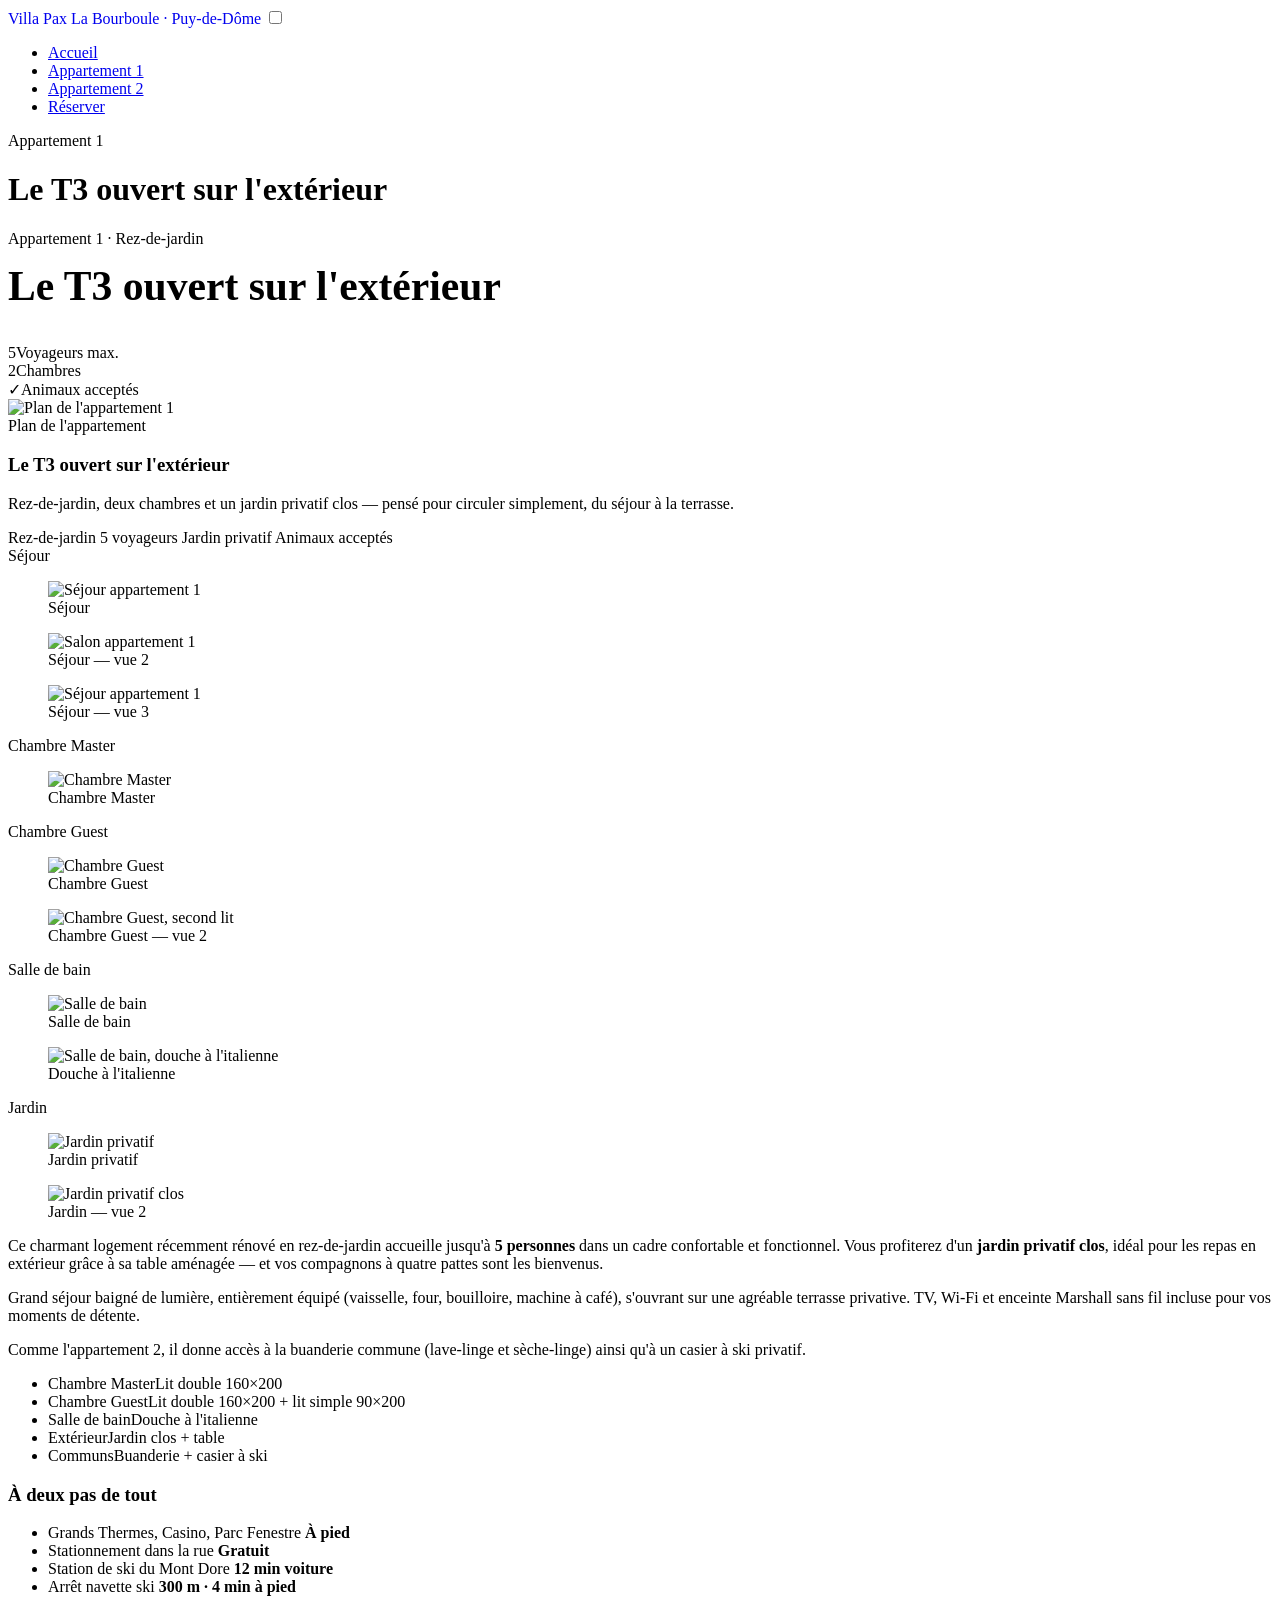
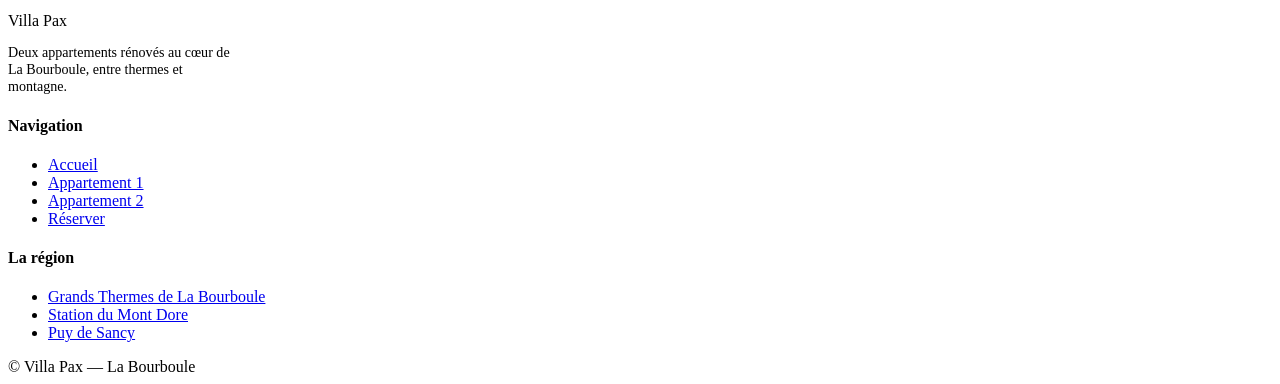
==== appartement-1.html @ 63289d3f "Add files via upload" ====
<!DOCTYPE html>
<html lang="fr">
<head>
<meta charset="UTF-8">
<meta name="viewport" content="width=device-width, initial-scale=1.0">
<title>Appartement 1 — Le T3 ouvert sur l'extérieur | Villa Pax</title>
<meta name="description" content="Appartement 1, T3 rénové en rez-de-jardin avec jardin privatif, à La Bourboule.">
<meta name="robots" content="index, follow">
<meta name="theme-color" content="#22392A">
<link rel="canonical" href="https://votre-nom-utilisateur.github.io/villa-pax/appartement-1.html">
<meta property="og:type" content="website">
<meta property="og:title" content="Appartement 1 — Le T3 ouvert sur l'extérieur | Villa Pax">
<meta property="og:description" content="Appartement 1, T3 rénové en rez-de-jardin avec jardin privatif, à La Bourboule.">
<meta property="og:locale" content="fr_FR">
<link rel="icon" href="data:image/svg+xml,%3Csvg xmlns='http://www.w3.org/2000/svg' viewBox='0 0 100 100'%3E%3Crect width='100' height='100' rx='16' fill='%2322392A'/%3E%3Ctext x='50' y='68' font-size='58' text-anchor='middle' fill='%23A9793F' font-family='Georgia,serif'%3EP%3C/text%3E%3C/svg%3E">
<link rel="preconnect" href="https://fonts.googleapis.com">
<link rel="preconnect" href="https://fonts.gstatic.com" crossorigin>
<link href="https://fonts.googleapis.com/css2?family=Fraunces:ital,opsz,wght@0,9..144,300;0,9..144,400;0,9..144,500;0,9..144,600;1,9..144,400;1,9..144,500&family=Work+Sans:wght@300;400;500;600&family=IBM+Plex+Mono:wght@400;500&display=swap" rel="stylesheet">
<link rel="stylesheet" href="assets/style.css">

</head>
<body>

<header id="siteHeader">
  <div class="wrap">
    <a href="index.html" class="brand" style="text-decoration:none;">
      <span class="brand-name">Villa Pax</span>
      <span class="brand-place">La Bourboule &middot; Puy-de-D&ocirc;me</span>
    </a>
    <input type="checkbox" id="navToggle" class="nav-toggle-input" aria-label="Afficher le menu de navigation">
    <nav class="main-nav">
      <ul id="navList">
        <li><a href="index.html">Accueil</a></li>
        <li><a href="appartement-1.html" class="active">Appartement 1</a></li>
        <li><a href="appartement-2.html">Appartement 2</a></li>
        <li><a href="reservation.html" class="nav-cta">Réserver</a></li>
      </ul>
    </nav>
    <label class="menu-toggle" id="menuToggle" for="navToggle" aria-expanded="false">
      <span></span><span></span><span></span>
    </label>
  </div>
</header>

<div class="page-banner" style="background-image:url('https://static.wixstatic.com/media/16107b_59bd74ece9a24c69b5a73212b632ad7f~mv2.jpeg/v1/fill/w_1600,h_900,al_c,q_85,usm_0.66_1.00_0.01,enc_avif,quality_auto/WhatsApp%20Image%202026-04-08%20at%2009_31_59.jpeg');">
  <div class="wrap page-banner-inner">
    <span class="eyebrow">Appartement 1</span>
    <h1>Le T3 ouvert sur l'extérieur</h1>
  </div>
</div>
<section class="apt-section" id="appartement-1">
  <div class="wrap">
    <div class="apt-top">
      <div class="reveal">
        <span class="eyebrow">Appartement 1 · Rez-de-jardin</span>
        <h2 style="margin-top:14px; font-size:clamp(1.9rem,3.4vw,2.6rem);">Le T3 ouvert sur l'extérieur</h2>
      </div>
      <div class="apt-stats reveal">
        <div class="stat"><span class="num">5</span><span class="label">Voyageurs max.</span></div>
        <div class="stat"><span class="num">2</span><span class="label">Chambres</span></div>
        <div class="stat"><span class="num">✓</span><span class="label">Animaux acceptés</span></div>
      </div>
    </div>

    <div class="plan-block reveal">
      <div class="plan-visual">
        <img src="https://static.wixstatic.com/media/16107b_28df49c396c34e95aeeecb7f2eb92d26~mv2.png/v1/crop/x_29,y_43,w_983,h_940/fill/w_800,h_760,al_c,q_85,usm_0.66_1.00_0.01,enc_avif,quality_auto/Plan%20d'appartement%20moderne%20avec%20terrasse.png" alt="Plan de l'appartement 1">
      </div>
      <div class="plan-info">
        <span class="eyebrow">Plan de l'appartement</span>
        <h3>Le T3 ouvert sur l'extérieur</h3>
        <p>Rez-de-jardin, deux chambres et un jardin privatif clos — pensé pour circuler simplement, du séjour à la terrasse.</p>
        <div class="plan-tags">
          <span>Rez-de-jardin</span>
          <span>5 voyageurs</span>
          <span>Jardin privatif</span>
          <span>Animaux acceptés</span>
        </div>
      </div>
    </div>

    <div class="room-block reveal">
      <span class="eyebrow room-label">Séjour</span>
      <div class="room-photos cols-3">
        <figure class="photo"><img src="https://static.wixstatic.com/media/16107b_59bd74ece9a24c69b5a73212b632ad7f~mv2.jpeg/v1/fill/w_587,h_433,al_c,q_80,usm_0.66_1.00_0.01,enc_avif,quality_auto/WhatsApp%20Image%202026-04-08%20at%2009_31_59.jpeg" alt="Séjour appartement 1"><figcaption class="photo-caption">Séjour</figcaption></figure>
        <figure class="photo"><img src="https://static.wixstatic.com/media/16107b_91931b62ff0e4dfa8e06acf92d0b1607~mv2.jpeg/v1/fill/w_600,h_399,al_c,q_80,usm_0.66_1.00_0.01,enc_avif,quality_auto/16107b_91931b62ff0e4dfa8e06acf92d0b1607~mv2.jpeg" alt="Salon appartement 1"><figcaption class="photo-caption">Séjour — vue 2</figcaption></figure>
        <figure class="photo"><img src="https://static.wixstatic.com/media/16107b_2269513508214298a5d717fd7e2008b4~mv2.jpeg/v1/fill/w_600,h_400,al_c,q_80,usm_0.66_1.00_0.01,enc_avif,quality_auto/16107b_2269513508214298a5d717fd7e2008b4~mv2.jpeg" alt="Séjour appartement 1"><figcaption class="photo-caption">Séjour — vue 3</figcaption></figure>
      </div>
    </div>

    <div class="room-block reveal">
      <span class="eyebrow room-label">Chambre Master</span>
      <div class="room-photos cols-1">
        <figure class="photo"><img src="https://static.wixstatic.com/media/16107b_0812b71a084d44689a38c17e890fec77~mv2.jpeg/v1/fill/w_600,h_395,al_c,q_80,usm_0.66_1.00_0.01,enc_avif,quality_auto/16107b_0812b71a084d44689a38c17e890fec77~mv2.jpeg" alt="Chambre Master"><figcaption class="photo-caption">Chambre Master</figcaption></figure>
      </div>
    </div>

    <div class="room-block reveal">
      <span class="eyebrow room-label">Chambre Guest</span>
      <div class="room-photos cols-2">
        <figure class="photo"><img src="https://static.wixstatic.com/media/16107b_0cd7961f1fb0456c8169d44e939a4332~mv2.jpeg/v1/fill/w_600,h_399,al_c,q_80,usm_0.66_1.00_0.01,enc_avif,quality_auto/16107b_0cd7961f1fb0456c8169d44e939a4332~mv2.jpeg" alt="Chambre Guest"><figcaption class="photo-caption">Chambre Guest</figcaption></figure>
        <figure class="photo"><img src="https://static.wixstatic.com/media/16107b_d65b39be1b9c4f97be2525a00cc85336~mv2.jpeg/v1/fill/w_600,h_399,al_c,q_80,usm_0.66_1.00_0.01,enc_avif,quality_auto/16107b_d65b39be1b9c4f97be2525a00cc85336~mv2.jpeg" alt="Chambre Guest, second lit"><figcaption class="photo-caption">Chambre Guest — vue 2</figcaption></figure>
      </div>
    </div>

    <div class="room-block reveal">
      <span class="eyebrow room-label">Salle de bain</span>
      <div class="room-photos cols-2">
        <figure class="photo"><img src="https://static.wixstatic.com/media/16107b_cc172091fd04450abfdce153ffbede84~mv2.jpeg/v1/fill/w_600,h_399,al_c,q_80,usm_0.66_1.00_0.01,enc_avif,quality_auto/16107b_cc172091fd04450abfdce153ffbede84~mv2.jpeg" alt="Salle de bain"><figcaption class="photo-caption">Salle de bain</figcaption></figure>
        <figure class="photo"><img src="https://static.wixstatic.com/media/16107b_54dd19349fc0422f96681b1960688367~mv2.jpeg/v1/fill/w_600,h_399,al_c,q_80,usm_0.66_1.00_0.01,enc_avif,quality_auto/16107b_54dd19349fc0422f96681b1960688367~mv2.jpeg" alt="Salle de bain, douche à l'italienne"><figcaption class="photo-caption">Douche à l'italienne</figcaption></figure>
      </div>
    </div>

    <div class="room-block reveal">
      <span class="eyebrow room-label">Jardin</span>
      <div class="room-photos cols-2">
        <figure class="photo"><img src="https://static.wixstatic.com/media/16107b_85fcf323609a41cfae31a3eca8dec60d~mv2.png/v1/fill/w_400,h_600,al_c,lg_1,q_85,enc_avif,quality_auto/16107b_85fcf323609a41cfae31a3eca8dec60d~mv2.png" alt="Jardin privatif"><figcaption class="photo-caption">Jardin privatif</figcaption></figure>
        <figure class="photo"><img src="https://static.wixstatic.com/media/16107b_cb262b2c2b334ab785c20f850cf610d4~mv2.jpeg/v1/fill/w_399,h_600,al_c,q_80,usm_0.66_1.00_0.01,enc_avif,quality_auto/16107b_cb262b2c2b334ab785c20f850cf610d4~mv2.jpeg" alt="Jardin privatif clos"><figcaption class="photo-caption">Jardin — vue 2</figcaption></figure>
      </div>
    </div>

    <div class="apt-body">
      <div class="reveal">
        <p>Ce charmant logement récemment rénové en rez-de-jardin accueille jusqu'à <strong>5 personnes</strong> dans un cadre confortable et fonctionnel. Vous profiterez d'un <strong>jardin privatif clos</strong>, idéal pour les repas en extérieur grâce à sa table aménagée — et vos compagnons à quatre pattes sont les bienvenus.</p>
        <p>Grand séjour baigné de lumière, entièrement équipé (vaisselle, four, bouilloire, machine à café), s'ouvrant sur une agréable terrasse privative. TV, Wi-Fi et enceinte Marshall sans fil incluse pour vos moments de détente.</p>
        <p>Comme l'appartement 2, il donne accès à la buanderie commune (lave-linge et sèche-linge) ainsi qu'à un casier à ski privatif.</p>
        <ul class="room-list">
          <li><span>Chambre Master</span><span>Lit double 160×200</span></li>
          <li><span>Chambre Guest</span><span>Lit double 160×200 + lit simple 90×200</span></li>
          <li><span>Salle de bain</span><span>Douche à l'italienne</span></li>
          <li><span>Extérieur</span><span>Jardin clos + table</span></li>
          <li><span>Communs</span><span>Buanderie + casier à ski</span></li>
        </ul>
      </div>
      <div class="reveal">
        <div class="locate-box">
          <h3>À deux pas de tout</h3>
          <ul>
            <li><span>Grands Thermes, Casino, Parc Fenestre</span> <b>À pied</b></li>
            <li><span>Stationnement dans la rue</span> <b>Gratuit</b></li>
            <li><span>Station de ski du Mont Dore</span> <b>12 min voiture</b></li>
            <li><span>Arrêt navette ski</span> <b>300 m · 4 min à pied</b></li>
          </ul>
        </div>
      </div>
    </div>
  </div>
</section>


<footer>
  <div class="wrap">
    <div class="footer-top">
      <div>
        <div class="footer-brand">Villa Pax</div>
        <p style="max-width:32ch; font-size:0.88rem;">Deux appartements r&eacute;nov&eacute;s au c&oelig;ur de La Bourboule, entre thermes et montagne.</p>
      </div>
      <div class="footer-cols">
        <div>
          <h4>Navigation</h4>
          <ul>
            <li><a href="index.html">Accueil</a></li>
            <li><a href="appartement-1.html">Appartement 1</a></li>
            <li><a href="appartement-2.html">Appartement 2</a></li>
            <li><a href="reservation.html">R&eacute;server</a></li>
          </ul>
        </div>
        <div>
          <h4>La r&eacute;gion</h4>
          <ul>
            <li><a href="https://www.grandsthermes-bourboule.com" target="_blank" rel="noopener">Grands Thermes de La Bourboule</a></li>
            <li><a href="https://lemontdore.fr" target="_blank" rel="noopener">Station du Mont Dore</a></li>
            <li><a href="https://www.sancy.com/decouvrir/incontournables/puy-de-sancy/" target="_blank" rel="noopener">Puy de Sancy</a></li>
          </ul>
        </div>
      </div>
    </div>
    <div class="footer-bottom">
      <span>&copy; <span id="year"></span> Villa Pax &mdash; La Bourboule</span>
    </div>
  </div>
</footer>

<script src="assets/script.js"></script>
</body>
</html>
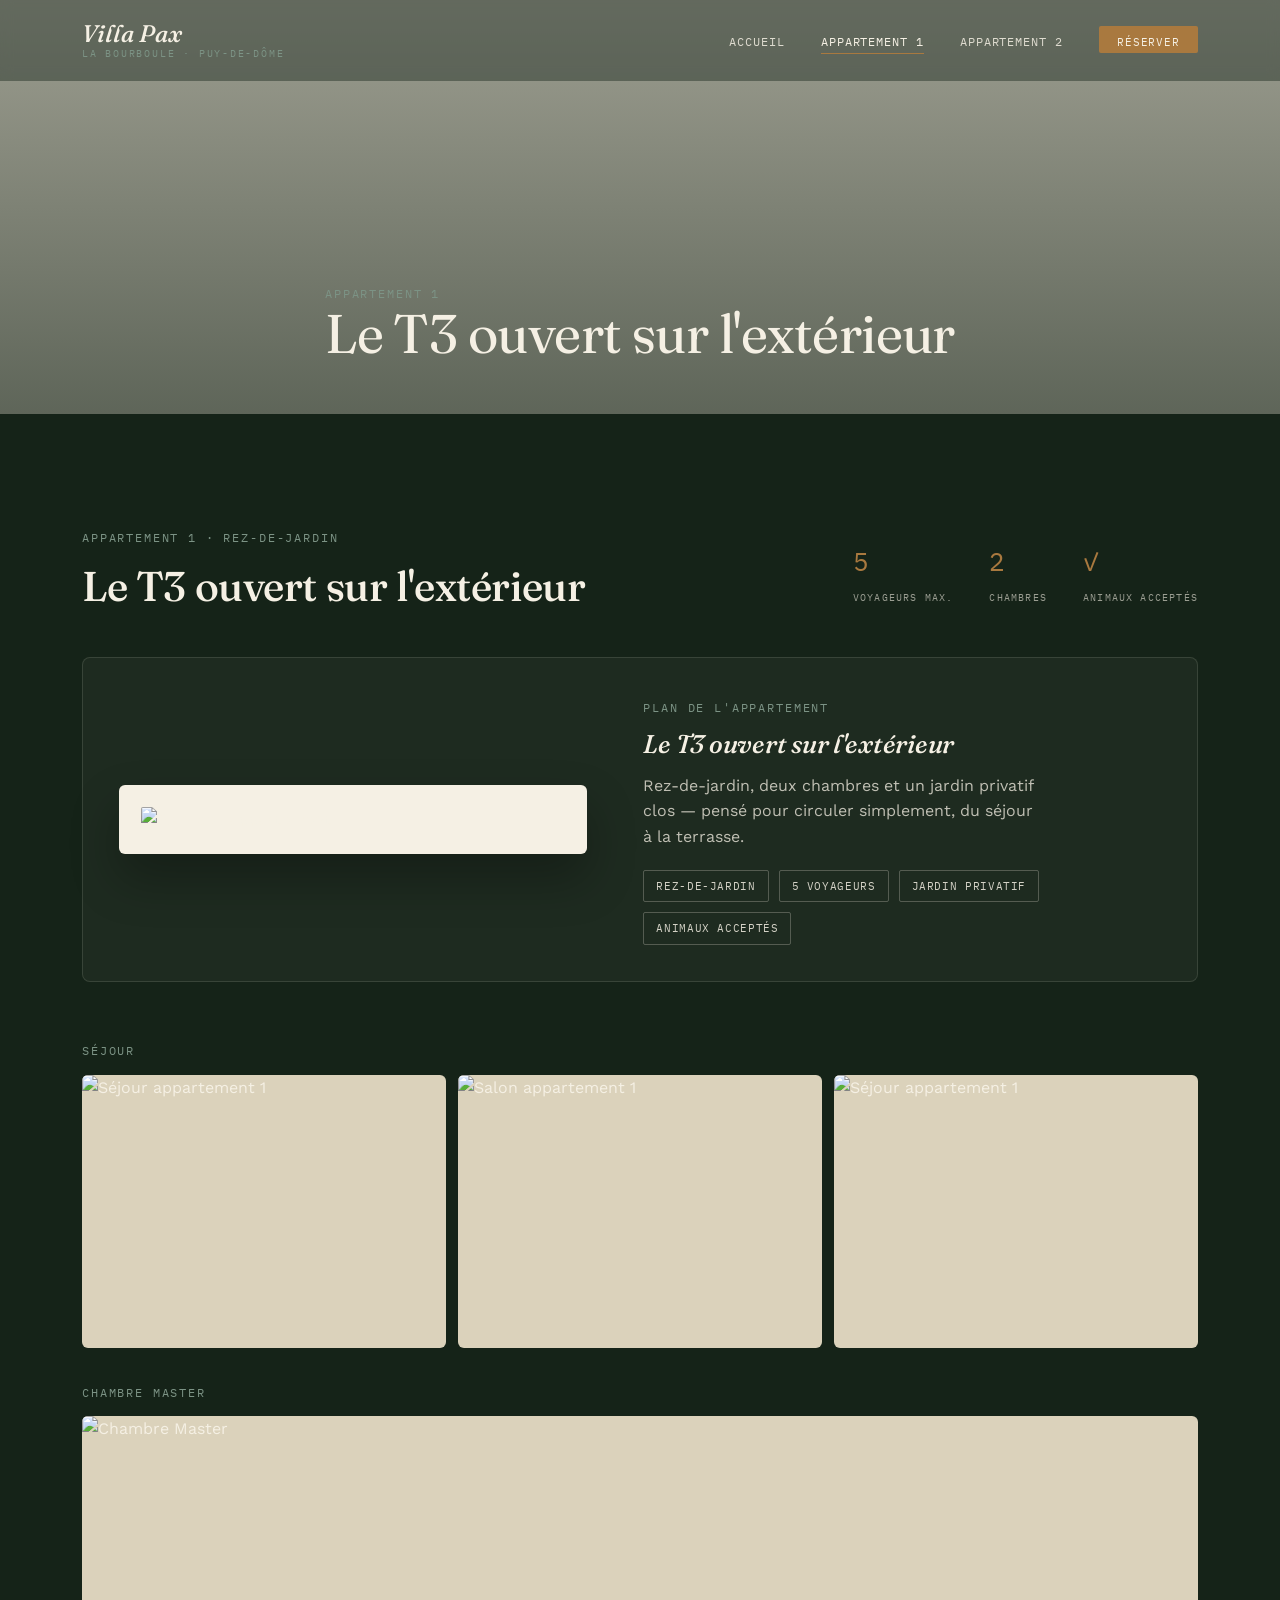
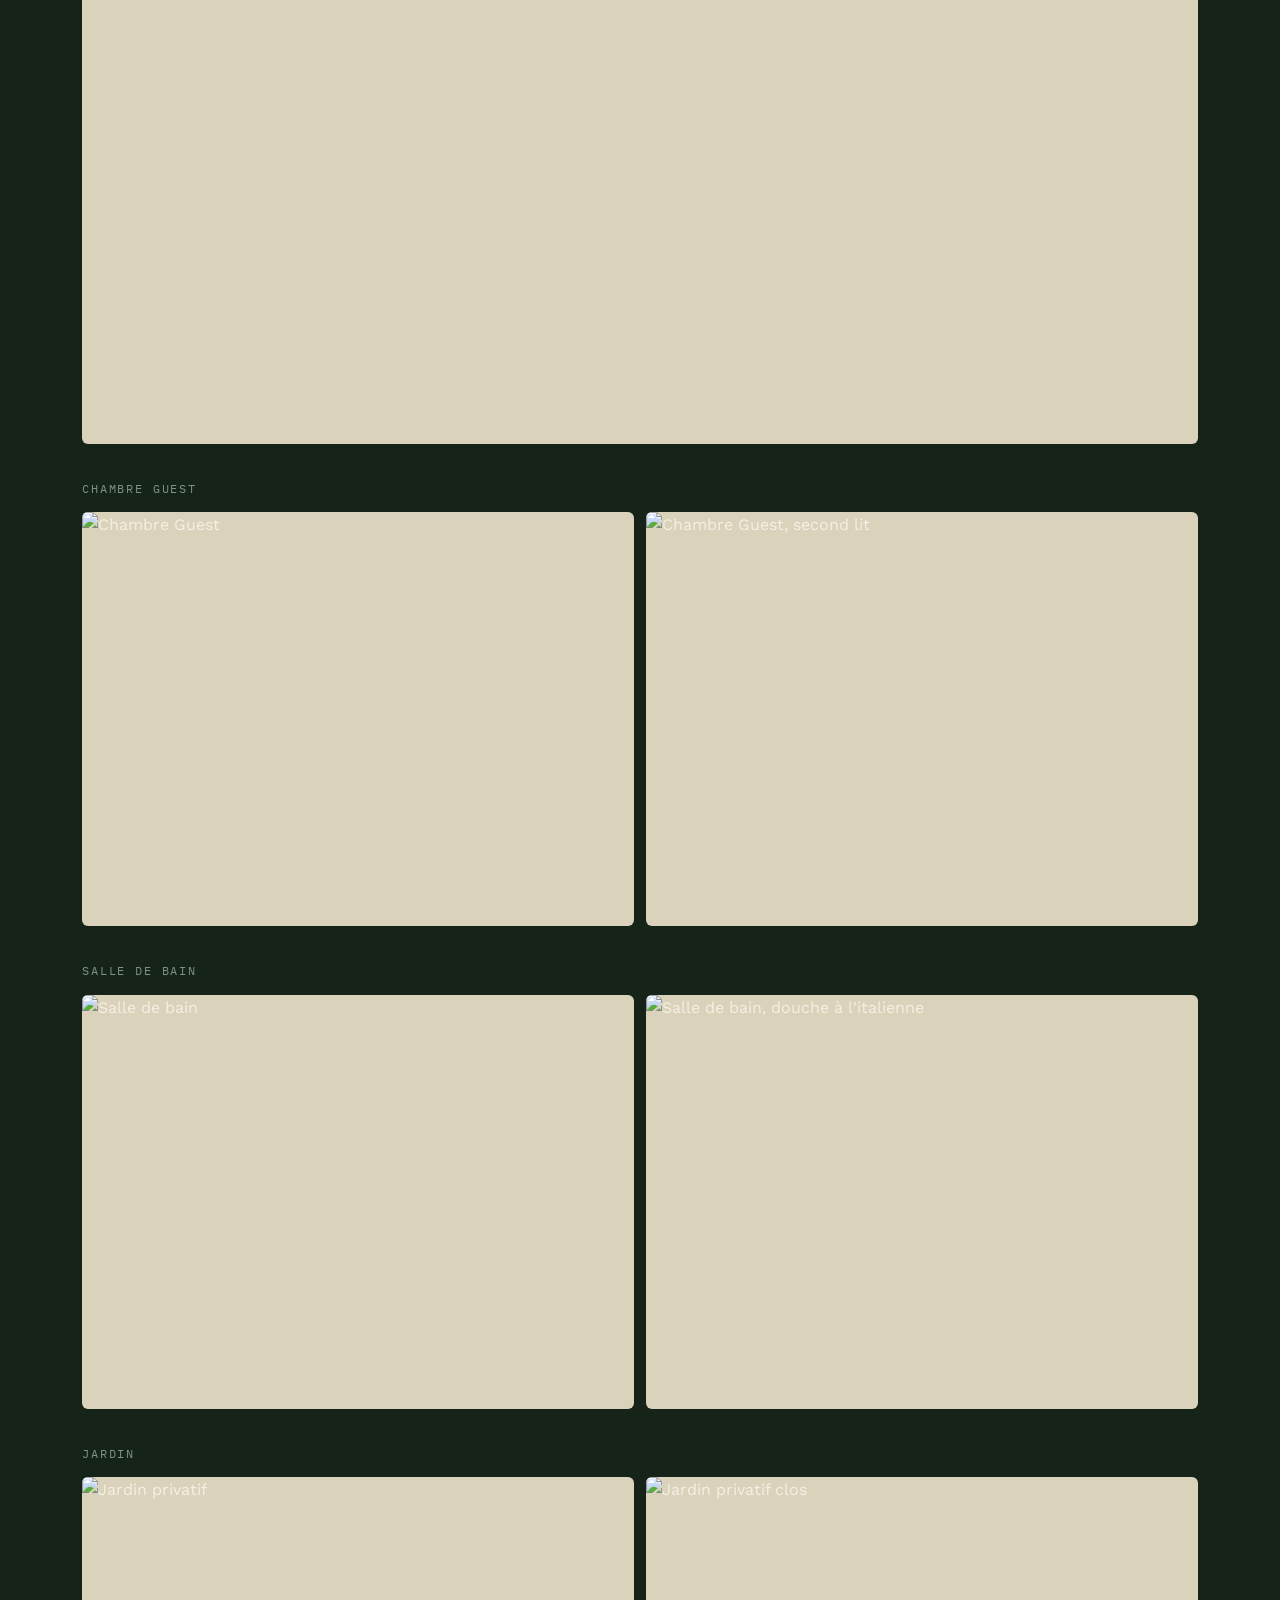
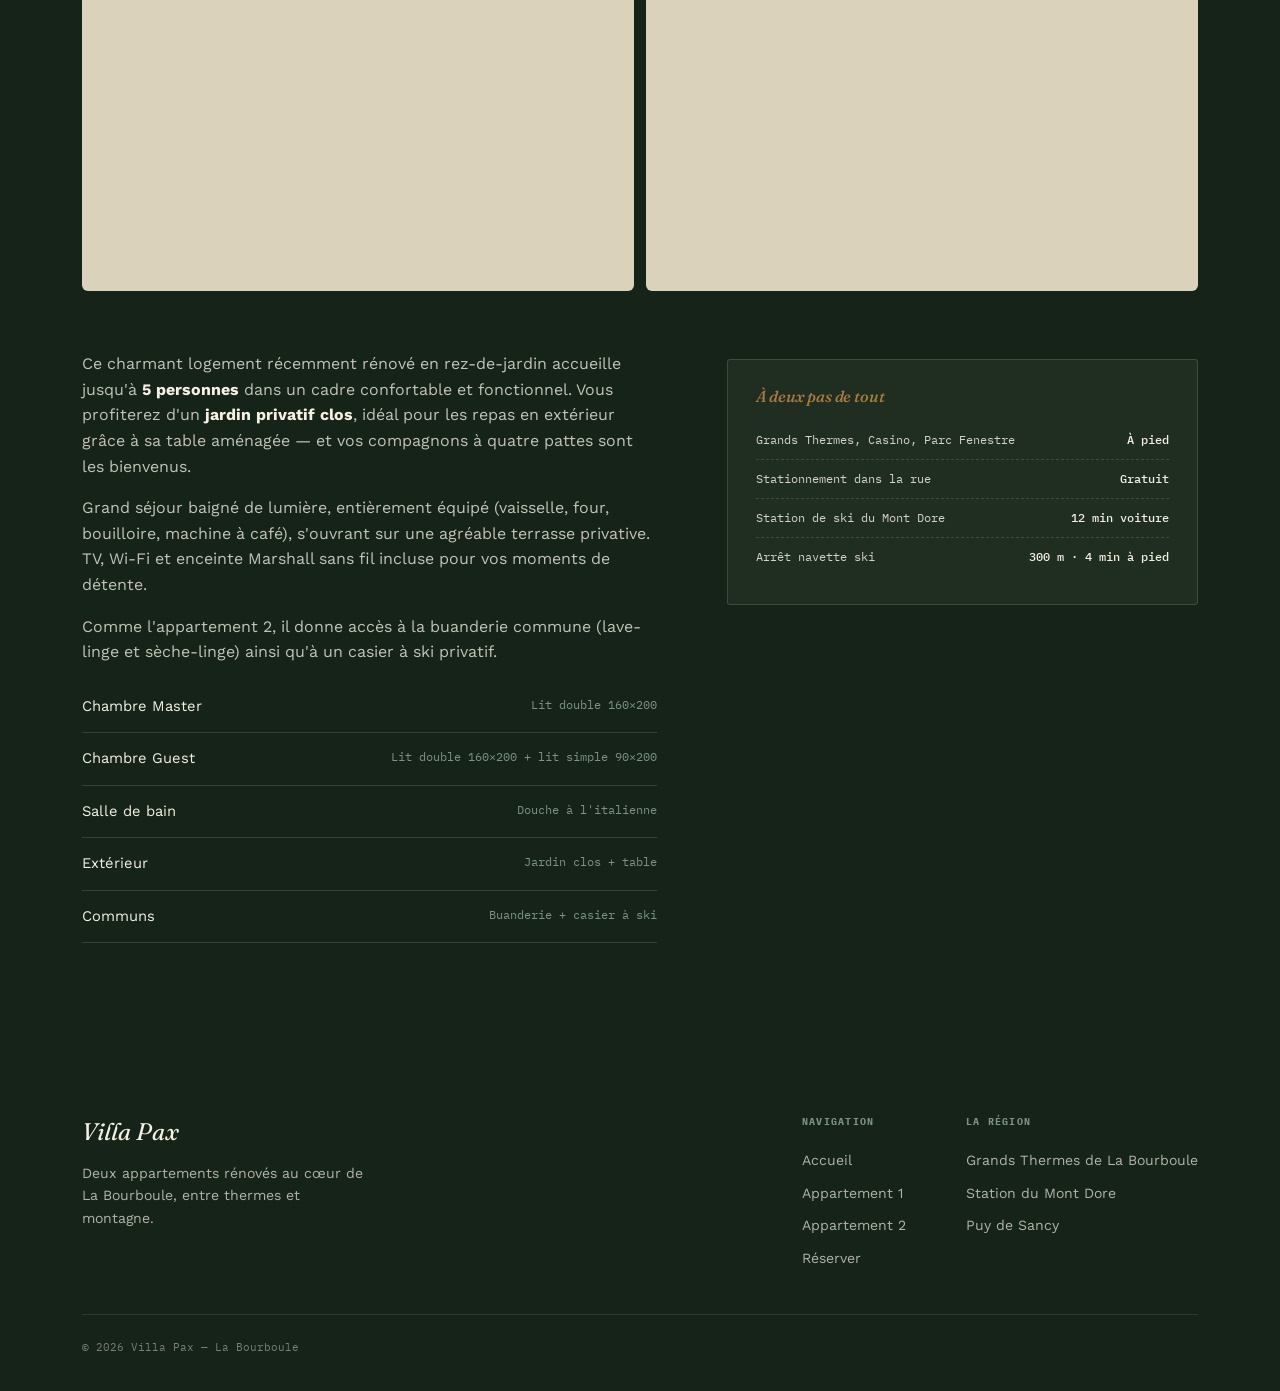
==== commit c6d2fa99: "Add files via upload" ====
--- a/appartement-1.html
+++ b/appartement-1.html
@@ -16,7 +16,7 @@
 <link rel="preconnect" href="https://fonts.googleapis.com">
 <link rel="preconnect" href="https://fonts.gstatic.com" crossorigin>
 <link href="https://fonts.googleapis.com/css2?family=Fraunces:ital,opsz,wght@0,9..144,300;0,9..144,400;0,9..144,500;0,9..144,600;1,9..144,400;1,9..144,500&family=Work+Sans:wght@300;400;500;600&family=IBM+Plex+Mono:wght@400;500&display=swap" rel="stylesheet">
-<link rel="stylesheet" href="assets/style.css">
+<link rel="stylesheet" href="style.css">
 
 </head>
 <body>
@@ -181,6 +181,6 @@
   </div>
 </footer>
 
-<script src="assets/script.js"></script>
+<script src="script.js"></script>
 </body>
 </html>
--- a/style.css
+++ b/style.css
@@ -0,0 +1,457 @@
+  :root{
+    --stone:#E7E1D2;
+    --stone-dark:#DBD2BB;
+    --forest:#22392A;
+    --forest-deep:#152318;
+    --slate:#332B24;
+    --sage:#7C9385;
+    --brass:#A9793F;
+    --cream:#F5F0E4;
+    --line:rgba(51,43,36,0.14);
+    --font-display:'Fraunces', serif;
+    --font-body:'Work Sans', sans-serif;
+    --font-mono:'IBM Plex Mono', monospace;
+  }
+
+  *{box-sizing:border-box; margin:0; padding:0;}
+  html{scroll-behavior:smooth;}
+  body{
+    font-family:var(--font-body);
+    background:var(--stone);
+    color:var(--slate);
+    line-height:1.6;
+    -webkit-font-smoothing:antialiased;
+    overflow-x:hidden;
+  }
+  img{max-width:100%; display:block;}
+  a{color:inherit; text-decoration:none;}
+  ul{list-style:none;}
+
+  h1,h2,h3{font-family:var(--font-display); font-weight:500; line-height:1.08; letter-spacing:-0.01em;}
+  .eyebrow{
+    font-family:var(--font-mono);
+    font-size:0.72rem;
+    letter-spacing:0.16em;
+    text-transform:uppercase;
+    color:var(--brass);
+  }
+
+  .wrap{max-width:1180px; margin:0 auto; padding:0 32px;}
+  @media (max-width:640px){ .wrap{padding:0 20px;} }
+
+  :focus-visible{outline:2px solid var(--brass); outline-offset:3px;}
+
+  @media (prefers-reduced-motion: reduce){
+    *{animation-duration:0.01ms !important; transition-duration:0.01ms !important; scroll-behavior:auto !important;}
+  }
+
+  /* ---------- HEADER ---------- */
+  header{
+    position:fixed; top:0; left:0; right:0; z-index:100;
+    padding:22px 0;
+    background:rgba(21,35,24,0.42);
+    backdrop-filter:blur(6px);
+    -webkit-backdrop-filter:blur(6px);
+    transition:background 0.4s ease, padding 0.4s ease, box-shadow 0.4s ease;
+  }
+  header.scrolled{
+    background:rgba(231,225,210,0.92);
+    backdrop-filter:blur(10px);
+    -webkit-backdrop-filter:blur(10px);
+    padding:14px 0;
+    box-shadow:0 1px 0 var(--line);
+  }
+  header .wrap{display:flex; align-items:center; justify-content:space-between;}
+  .brand{display:flex; flex-direction:column; line-height:1;}
+  .brand-name{
+    font-family:var(--font-display); font-style:italic; font-weight:500;
+    font-size:1.5rem; color:var(--cream);
+    transition:color 0.4s ease;
+  }
+  .brand-place{
+    font-family:var(--font-mono); font-size:0.62rem; letter-spacing:0.18em;
+    color:var(--sage); margin-top:3px; text-transform:uppercase;
+  }
+  header.scrolled .brand-name{color:var(--forest);}
+
+  nav.main-nav ul{display:flex; gap:36px;}
+  nav.main-nav a{
+    font-family:var(--font-mono); font-size:0.72rem; letter-spacing:0.08em;
+    text-transform:uppercase; color:var(--cream); opacity:0.85;
+    padding-bottom:4px; border-bottom:1px solid transparent;
+    transition:color 0.4s ease, border-color 0.2s ease;
+  }
+  header.scrolled nav.main-nav a{color:var(--slate);}
+  nav.main-nav a:hover{border-color:var(--brass); opacity:1;}
+  nav.main-nav a.active{border-color:var(--brass); opacity:1;}
+
+  .nav-cta{
+    font-family:var(--font-mono) !important; font-size:0.7rem !important;
+    background:var(--brass); color:var(--cream) !important;
+    padding:9px 18px; border-radius:2px; opacity:1 !important;
+    border-bottom:none !important;
+  }
+  .nav-cta:hover{background:#8f6431;}
+
+  .menu-toggle{display:none;}
+  .nav-toggle-input{
+    position:absolute; width:1px; height:1px; padding:0; margin:-1px;
+    overflow:hidden; clip:rect(0,0,0,0); white-space:nowrap; border:0;
+  }
+
+  @media (max-width:860px){
+    nav.main-nav ul{
+      position:fixed; inset:0 0 0 auto; width:78vw; max-width:320px;
+      background:var(--forest-deep); flex-direction:column; gap:0;
+      padding:100px 32px 32px; transform:translateX(100%);
+      transition:transform 0.45s cubic-bezier(.7,0,.2,1);
+    }
+    .nav-toggle-input:checked ~ .main-nav ul{transform:translateX(0);}
+    nav.main-nav a{color:var(--cream); opacity:1; padding:16px 0; border-bottom:1px solid rgba(245,240,228,0.1); width:100%;}
+    .nav-cta{margin-top:20px; display:inline-block; text-align:center;}
+    .menu-toggle{
+      display:flex; align-items:center; justify-content:center;
+      z-index:110; background:none; border:none; cursor:pointer;
+      width:28px; height:20px; position:relative;
+    }
+    .menu-toggle span{
+      position:absolute; left:0; width:100%; height:2px; background:var(--cream);
+      transition:all 0.3s ease;
+    }
+    header.scrolled .menu-toggle span{background:var(--slate);}
+    .menu-toggle span:nth-child(1){top:0;}
+    .menu-toggle span:nth-child(2){top:9px;}
+    .menu-toggle span:nth-child(3){top:18px;}
+    .nav-toggle-input:checked ~ .menu-toggle span:nth-child(1){transform:translateY(9px) rotate(45deg); background:var(--cream) !important;}
+    .nav-toggle-input:checked ~ .menu-toggle span:nth-child(2){opacity:0;}
+    .nav-toggle-input:checked ~ .menu-toggle span:nth-child(3){transform:translateY(-9px) rotate(-45deg); background:var(--cream) !important;}
+  }
+
+  /* ---------- HERO ---------- */
+  .hero{
+    position:relative; min-height:100vh; display:flex; align-items:flex-end; overflow:hidden;
+  }
+  .hero-bg{position:absolute; inset:0; z-index:0;}
+  .hero-bg-layer{
+    position:absolute; inset:0; background-size:cover; background-position:center;
+    opacity:0; transition:opacity 2s ease;
+  }
+  .hero-bg-layer.active{opacity:1;}
+  .hero-overlay{
+    position:absolute; inset:0; z-index:1;
+    background:linear-gradient(180deg, rgba(21,35,24,0.35) 0%, rgba(21,35,24,0.55) 55%, var(--forest-deep) 100%);
+  }
+  .hero-inner{position:relative; z-index:2; padding:160px 0 90px; width:100%;}
+  .hero-eyebrow{color:var(--sage); margin-bottom:22px;}
+  .hero h1{
+    font-size:clamp(2.4rem, 6vw, 4.6rem); color:var(--cream); max-width:14ch;
+    font-weight:400;
+  }
+  .hero h1 em{font-style:italic; color:var(--brass); font-weight:500;}
+  .hero p.lede{
+    font-size:1.05rem; color:rgba(245,240,228,0.82); max-width:46ch; margin-top:26px;
+  }
+  .hero-cta{display:flex; gap:16px; margin-top:40px; flex-wrap:wrap;}
+  .btn{
+    display:inline-flex; align-items:center; gap:8px;
+    font-family:var(--font-mono); font-size:0.75rem; letter-spacing:0.06em; text-transform:uppercase;
+    padding:15px 26px; border-radius:2px; transition:all 0.25s ease;
+  }
+  .btn-primary{background:var(--brass); color:var(--cream);}
+  .btn-primary:hover{background:#8f6431; transform:translateY(-1px);}
+  .btn-ghost{border:1px solid rgba(245,240,228,0.4); color:var(--cream);}
+  .btn-ghost:hover{border-color:var(--cream); background:rgba(245,240,228,0.08);}
+
+  .hero-scroll{
+    position:absolute; right:32px; bottom:36px; z-index:2;
+    font-family:var(--font-mono); font-size:0.65rem; color:var(--cream); opacity:0.7;
+    display:flex; align-items:center; gap:10px; letter-spacing:0.1em;
+  }
+  .hero-scroll .line{width:34px; height:1px; background:var(--cream); position:relative; overflow:hidden;}
+  .hero-scroll .line::after{
+    content:''; position:absolute; left:-100%; top:0; width:100%; height:100%; background:var(--brass);
+    animation:slide 2.2s ease-in-out infinite;
+  }
+  @keyframes slide{ 50%{left:100%;} 100%{left:100%;} }
+
+  /* ---------- CONTOUR DIVIDER (signature element) ---------- */
+  .contour{ width:100%; height:64px; display:block; }
+  .contour path{ fill:none; stroke:var(--sage); }
+  .contour-forest{ background:var(--forest-deep); }
+  .contour-forest path{ stroke:var(--sage); opacity:0.55; }
+  .contour-stone path{ stroke:var(--forest); opacity:0.25; }
+  .contour-stone{ background:var(--stone); }
+
+  /* ---------- SECTION GENERIC ---------- */
+  section{padding:110px 0;}
+  @media (max-width:640px){ section{padding:70px 0;} }
+  .section-head{max-width:640px; margin-bottom:56px;}
+  .section-head h2{font-size:clamp(1.9rem, 3.6vw, 2.8rem); margin-top:14px;}
+  .section-head p{margin-top:18px; font-size:1.02rem; color:#5a5145; max-width:56ch;}
+
+  /* Par défaut, tout le contenu est visible (aucune dépendance à JS pour être vu).
+     Le JS ajoute la classe .reveal-init pour activer l'animation d'apparition ;
+     si JS est absent ou échoue, le contenu reste simplement visible sans animation. */
+  .reveal{opacity:1; transform:none;}
+  .reveal.reveal-init{opacity:0; transform:translateY(28px); transition:opacity 0.8s ease, transform 0.8s ease;}
+  .reveal.reveal-init.is-visible{opacity:1; transform:translateY(0);}
+
+  /* ---------- DECOUVRIR ---------- */
+  #decouvrir{background:var(--stone);}
+  .discover-grid{display:grid; grid-template-columns:1fr 1fr; gap:60px; align-items:start;}
+  @media (max-width:860px){ .discover-grid{grid-template-columns:1fr; gap:40px;} }
+  .discover-text p{margin-bottom:18px; color:#4a4237;}
+  .amenities{display:grid; grid-template-columns:1fr 1fr; gap:14px 24px; margin-top:32px;}
+  .amenities li{
+    font-family:var(--font-mono); font-size:0.78rem; color:var(--forest);
+    padding:10px 0; border-bottom:1px solid var(--line); display:flex; gap:10px; align-items:baseline;
+  }
+  .amenities li::before{content:'—'; color:var(--brass);}
+
+  /* ---------- PHOTO SYSTEM (hover caption) ---------- */
+  .photo{
+    position:relative; overflow:hidden; border-radius:6px; aspect-ratio:4/3; min-height:160px;
+    background:var(--stone-dark);
+  }
+  .photo img{width:100%; height:100%; object-fit:cover; display:block; transition:transform 0.7s ease;}
+  .photo:hover img, .photo:focus-within img{transform:scale(1.07);}
+  .photo-caption{
+    position:absolute; inset:auto 0 0 0; padding:16px 18px 14px;
+    background:linear-gradient(180deg, transparent, rgba(21,35,24,0.92));
+    color:var(--cream); font-family:var(--font-mono); font-size:0.68rem;
+    letter-spacing:0.1em; text-transform:uppercase;
+    display:flex; align-items:center; gap:9px;
+    transform:translateY(115%); transition:transform 0.35s ease;
+  }
+  .photo-caption::before{content:''; width:14px; height:1px; background:var(--brass); flex:none;}
+  .photo:hover .photo-caption, .photo:focus-within .photo-caption{transform:translateY(0);}
+
+  /* Discover bento */
+  /* Discover mosaic — 2x2 tiles, each cross-fading between photos */
+  .discover-mosaic{
+    display:grid; grid-template-columns:1fr 1fr; grid-template-rows:1fr 1fr;
+    gap:14px; aspect-ratio:1/1; min-height:340px; max-width:460px;
+  }
+  .mosaic-tile{position:relative; border-radius:8px; overflow:hidden; background:#1E1811;}
+  .mosaic-layer{
+    position:absolute; inset:0; background-size:cover; background-position:center;
+    opacity:0; transition:opacity 1.6s ease;
+  }
+  .mosaic-layer.active{opacity:1;}
+  @media (max-width:640px){
+    .discover-mosaic{max-width:340px; margin:0 auto;}
+  }
+
+  /* ---------- THERMES CAROUSEL (modern banner, 3 slides) ----------
+     Par défaut (sans JS) : les 3 bandeaux sont empilés et tous visibles.
+     Avec JS : la classe .js-active bascule vers un carrousel défilant. */
+  .thermes-carousel{
+    margin-top:64px; position:relative;
+  }
+  .thermes-track{display:flex; flex-direction:column; gap:16px;}
+  .thermes-modern{
+    position:relative; flex:0 0 auto; min-height:440px; display:flex; align-items:flex-end;
+    background-size:cover; background-position:center; border-radius:8px; overflow:hidden;
+  }
+  .thermes-carousel.js-active{border-radius:8px; overflow:hidden; min-height:440px;}
+  .thermes-carousel.js-active .thermes-track{
+    flex-direction:row; flex-wrap:nowrap; gap:0; height:100%;
+    transition:transform 0.9s cubic-bezier(.7,0,.2,1);
+  }
+  .thermes-carousel.js-active .thermes-modern{flex:0 0 100%; min-height:440px; border-radius:0;}
+  .thermes-modern::before{
+    content:''; position:absolute; inset:0;
+    background:linear-gradient(0deg, rgba(21,35,24,0.92) 0%, rgba(21,35,24,0.45) 48%, rgba(21,35,24,0.05) 75%);
+  }
+  .thermes-dome{position:absolute; top:28px; right:28px; width:86px; height:86px; opacity:0.55; z-index:1;}
+  .thermes-content{position:relative; z-index:1; padding:44px; max-width:560px;}
+  .thermes-content .eyebrow{color:var(--sage);}
+  .thermes-content h3{
+    font-size:clamp(1.7rem,3vw,2.3rem); color:var(--cream); font-weight:400; margin:14px 0 16px;
+  }
+  .thermes-content h3 em{color:var(--brass); font-style:italic; font-weight:500;}
+  .thermes-content p{color:rgba(245,240,228,0.82); max-width:46ch; margin-bottom:24px;}
+  .thermes-link{
+    display:inline-flex; align-items:center; gap:8px;
+    font-family:var(--font-mono); font-size:0.7rem; letter-spacing:0.08em; text-transform:uppercase;
+    color:var(--cream); border-bottom:1px solid var(--brass); padding-bottom:4px; transition:opacity 0.2s ease;
+  }
+  .thermes-link:hover{opacity:0.75;}
+  /* Points et flèches : uniquement utiles (et affichés) en mode carrousel JS */
+  .thermes-dots{display:none; position:absolute; z-index:2; bottom:22px; right:44px; gap:9px;}
+  .thermes-carousel.js-active .thermes-dots{display:flex;}
+  .thermes-dot{width:8px; height:8px; border-radius:50%; background:rgba(245,240,228,0.35); transition:background 0.3s ease, transform 0.3s ease;}
+  .thermes-dot.active{background:var(--brass); transform:scale(1.25);}
+  .thermes-arrow{
+    display:none;
+    position:absolute; top:50%; z-index:2; transform:translateY(-50%);
+    width:44px; height:44px; border-radius:50%; border:1px solid rgba(245,240,228,0.35);
+    background:rgba(21,35,24,0.35); backdrop-filter:blur(4px); -webkit-backdrop-filter:blur(4px); color:var(--cream);
+    align-items:center; justify-content:center; cursor:pointer;
+    transition:background 0.25s ease, border-color 0.25s ease;
+  }
+  .thermes-carousel.js-active .thermes-arrow{display:flex;}
+  .thermes-arrow:hover{background:var(--brass); border-color:var(--brass);}
+  .thermes-arrow svg{width:18px; height:18px;}
+  .thermes-arrow.prev{left:20px;}
+  .thermes-arrow.next{right:20px;}
+  @media (max-width:640px){
+    .thermes-arrow{width:36px; height:36px;}
+    .thermes-arrow.prev{left:12px;}
+    .thermes-arrow.next{right:12px;}
+  }
+  @media (max-width:640px){
+    .thermes-carousel.js-active{min-height:360px;}
+    .thermes-modern{min-height:360px;}
+    .thermes-content{padding:28px;}
+    .thermes-dome{width:56px; height:56px; top:18px; right:18px;}
+    .thermes-dots{right:28px; bottom:16px;}
+  }
+
+  /* ---------- FLOOR PLAN ---------- */
+  .plan-block{
+    display:grid; grid-template-columns:0.95fr 1.05fr; gap:56px; align-items:center;
+    margin-bottom:60px; padding:36px; border-radius:8px;
+    background:rgba(245,240,228,0.04); border:1px solid rgba(245,240,228,0.12);
+  }
+  .plan-visual{
+    background:var(--cream); border-radius:6px; padding:22px;
+    box-shadow:0 24px 48px rgba(0,0,0,0.28);
+  }
+  .plan-visual img{width:100%; border-radius:2px;}
+  .plan-info .eyebrow{color:var(--sage);}
+  .plan-info h3{font-size:1.6rem; font-style:italic; font-weight:500; color:var(--cream); margin:12px 0 14px;}
+  .plan-info p{color:rgba(245,240,228,0.75); max-width:40ch;}
+  .plan-tags{display:flex; flex-wrap:wrap; gap:10px; margin-top:20px;}
+  .plan-tags span{
+    font-family:var(--font-mono); font-size:0.66rem; letter-spacing:0.06em; text-transform:uppercase;
+    border:1px solid rgba(245,240,228,0.25); color:rgba(245,240,228,0.85);
+    padding:7px 12px; border-radius:2px;
+  }
+  @media (max-width:860px){
+    .plan-block{grid-template-columns:1fr; padding:26px;}
+  }
+
+  /* ---------- ROOM PHOTO GROUPS ---------- */
+  .room-block{margin-bottom:36px;}
+  .room-block:last-child{margin-bottom:0;}
+  .room-label{display:block; margin-bottom:14px;}
+  .room-photos{display:grid; gap:12px;}
+  .room-photos.cols-1{grid-template-columns:1fr;}
+  .room-photos.cols-1 .photo{aspect-ratio:16/9;}
+  .room-photos.cols-1 .photo.portrait{aspect-ratio:3/4; max-width:420px; margin:0 auto;}
+  .room-photos.cols-2{grid-template-columns:1fr 1fr;}
+  .room-photos.cols-3{grid-template-columns:repeat(3,1fr);}
+  @media (max-width:640px){
+    .room-photos.cols-2, .room-photos.cols-3{grid-template-columns:1fr 1fr;}
+  }
+  @media (max-width:480px){
+    .room-photos.cols-1, .room-photos.cols-2, .room-photos.cols-3{grid-template-columns:1fr;}
+  }
+
+  /* ---------- APARTMENTS ---------- */
+  .apt-section{background:var(--forest-deep); color:var(--cream);}
+  .apt-section .section-head p{color:rgba(245,240,228,0.72);}
+  .apt-section .eyebrow{color:var(--sage);}
+
+  .apt-top{display:flex; flex-wrap:wrap; justify-content:space-between; align-items:flex-end; gap:24px; margin-bottom:48px;}
+  .apt-stats{display:flex; gap:36px; flex-wrap:wrap;}
+  .stat{font-family:var(--font-mono);}
+  .stat .num{font-size:1.6rem; color:var(--brass); display:block;}
+  .stat .label{font-size:0.62rem; letter-spacing:0.12em; text-transform:uppercase; color:rgba(245,240,228,0.6);}
+
+  .apt-body{display:grid; grid-template-columns:1.1fr 0.9fr; gap:70px; margin-top:60px;}
+  @media (max-width:860px){ .apt-body{grid-template-columns:1fr; gap:40px;} }
+  .apt-body p{color:rgba(245,240,228,0.78); margin-bottom:16px;}
+  .apt-body p strong{color:var(--cream);}
+
+  .room-list{margin-top:8px;}
+  .room-list li{
+    display:flex; justify-content:space-between; gap:20px;
+    padding:14px 0; border-bottom:1px solid rgba(245,240,228,0.14);
+    font-size:0.92rem;
+  }
+  .room-list li span:last-child{
+    font-family:var(--font-mono); font-size:0.78rem; color:var(--sage); text-align:right;
+  }
+  @media (max-width:480px){
+    .room-list li{flex-direction:column; align-items:flex-start; gap:4px;}
+    .room-list li span:last-child{text-align:left;}
+  }
+
+  .locate-box{
+    background:rgba(245,240,228,0.05); border:1px solid rgba(245,240,228,0.14);
+    padding:28px; border-radius:3px; margin-top:8px;
+  }
+  .locate-box h3{font-size:1rem; font-style:italic; margin-bottom:16px; color:var(--brass); font-weight:500;}
+  .locate-box ul li{
+    font-family:var(--font-mono); font-size:0.78rem; padding:9px 0;
+    border-bottom:1px dashed rgba(245,240,228,0.14);
+    display:flex; justify-content:space-between; gap:12px; color:rgba(245,240,228,0.85);
+  }
+  .locate-box ul li:last-child{border-bottom:none;}
+  .locate-box ul li b{color:var(--cream); font-weight:500; text-align:right;}
+  @media (max-width:480px){
+    .locate-box ul li{flex-direction:column; align-items:flex-start; gap:2px;}
+    .locate-box ul li b{text-align:left;}
+  }
+
+  /* ---------- TARIFS / RESERVATION ---------- */
+  #reserver{background:var(--stone);}
+  .price-banner{
+    display:flex; flex-wrap:wrap; gap:24px; justify-content:space-between; align-items:center;
+    background:var(--forest); color:var(--cream); padding:34px 40px; border-radius:3px; margin-bottom:64px;
+  }
+  .price-banner .tag{
+    font-family:var(--font-mono); font-size:0.68rem; letter-spacing:0.1em; text-transform:uppercase;
+    background:var(--brass); padding:5px 12px; border-radius:2px; display:inline-block; margin-bottom:10px;
+  }
+  .price-banner h3{font-size:1.4rem; font-style:italic; font-weight:500;}
+  .price-banner p{color:rgba(245,240,228,0.75); font-size:0.92rem; margin-top:4px;}
+
+  .contact-grid{display:grid; grid-template-columns:0.9fr 1.1fr; gap:70px;}
+  @media (max-width:860px){ .contact-grid{grid-template-columns:1fr; gap:44px;} }
+  .contact-info p{color:#4a4237; margin-bottom:22px;}
+  .contact-info .addr{font-family:var(--font-mono); font-size:0.85rem; color:var(--forest); line-height:2;}
+
+  form{display:flex; flex-direction:column; gap:20px;}
+  .form-row{display:grid; grid-template-columns:1fr 1fr; gap:20px;}
+  @media (max-width:520px){ .form-row{grid-template-columns:1fr;} }
+  label{font-family:var(--font-mono); font-size:0.68rem; letter-spacing:0.08em; text-transform:uppercase; color:var(--forest); margin-bottom:8px; display:block;}
+  input, textarea{
+    width:100%; background:transparent; border:none; border-bottom:1px solid rgba(51,43,36,0.3);
+    padding:10px 2px; font-family:var(--font-body); font-size:0.95rem; color:var(--slate);
+    transition:border-color 0.25s ease;
+  }
+  input:focus, textarea:focus{border-color:var(--brass);}
+  textarea{resize:vertical; min-height:90px;}
+  .field{display:flex; flex-direction:column;}
+  form button{align-self:flex-start; margin-top:8px; border:none; cursor:pointer;}
+  .form-note{font-family:var(--font-mono); font-size:0.68rem; color:#7a6f5f; margin-top:6px;}
+
+  /* ---------- FOOTER ---------- */
+  footer{background:var(--forest-deep); color:rgba(245,240,228,0.7); padding:60px 0 34px;}
+  .footer-top{display:flex; flex-wrap:wrap; justify-content:space-between; gap:40px; margin-bottom:40px;}
+  .footer-brand{font-family:var(--font-display); font-style:italic; font-size:1.5rem; color:var(--cream); margin-bottom:10px;}
+  .footer-cols{display:flex; gap:60px; flex-wrap:wrap;}
+  .footer-cols h4{font-family:var(--font-mono); font-size:0.65rem; letter-spacing:0.12em; text-transform:uppercase; color:var(--sage); margin-bottom:14px;}
+  .footer-cols li{font-size:0.88rem; padding:5px 0;}
+  .footer-cols a:hover{color:var(--brass);}
+  .footer-bottom{
+    border-top:1px solid rgba(245,240,228,0.1); padding-top:24px;
+    font-family:var(--font-mono); font-size:0.68rem; display:flex; justify-content:space-between; flex-wrap:wrap; gap:10px;
+    color:rgba(245,240,228,0.45);
+  }
+
+  /* Ajustements pour les pages secondaires (sans hero plein écran) */
+  .page-banner{
+    position:relative; min-height:46vh; display:flex; align-items:flex-end; overflow:hidden;
+    background-size:cover; background-position:center;
+  }
+  .page-banner::before{
+    content:''; position:absolute; inset:0;
+    background:linear-gradient(180deg, rgba(21,35,24,0.35) 0%, rgba(21,35,24,0.65) 100%);
+  }
+  .page-banner-inner{position:relative; z-index:1; padding:150px 0 50px;}
+  .page-banner-inner h1{color:var(--cream); font-size:clamp(2.2rem,5vw,3.4rem); font-weight:400;}
+  .page-banner-inner .eyebrow{color:var(--sage);}
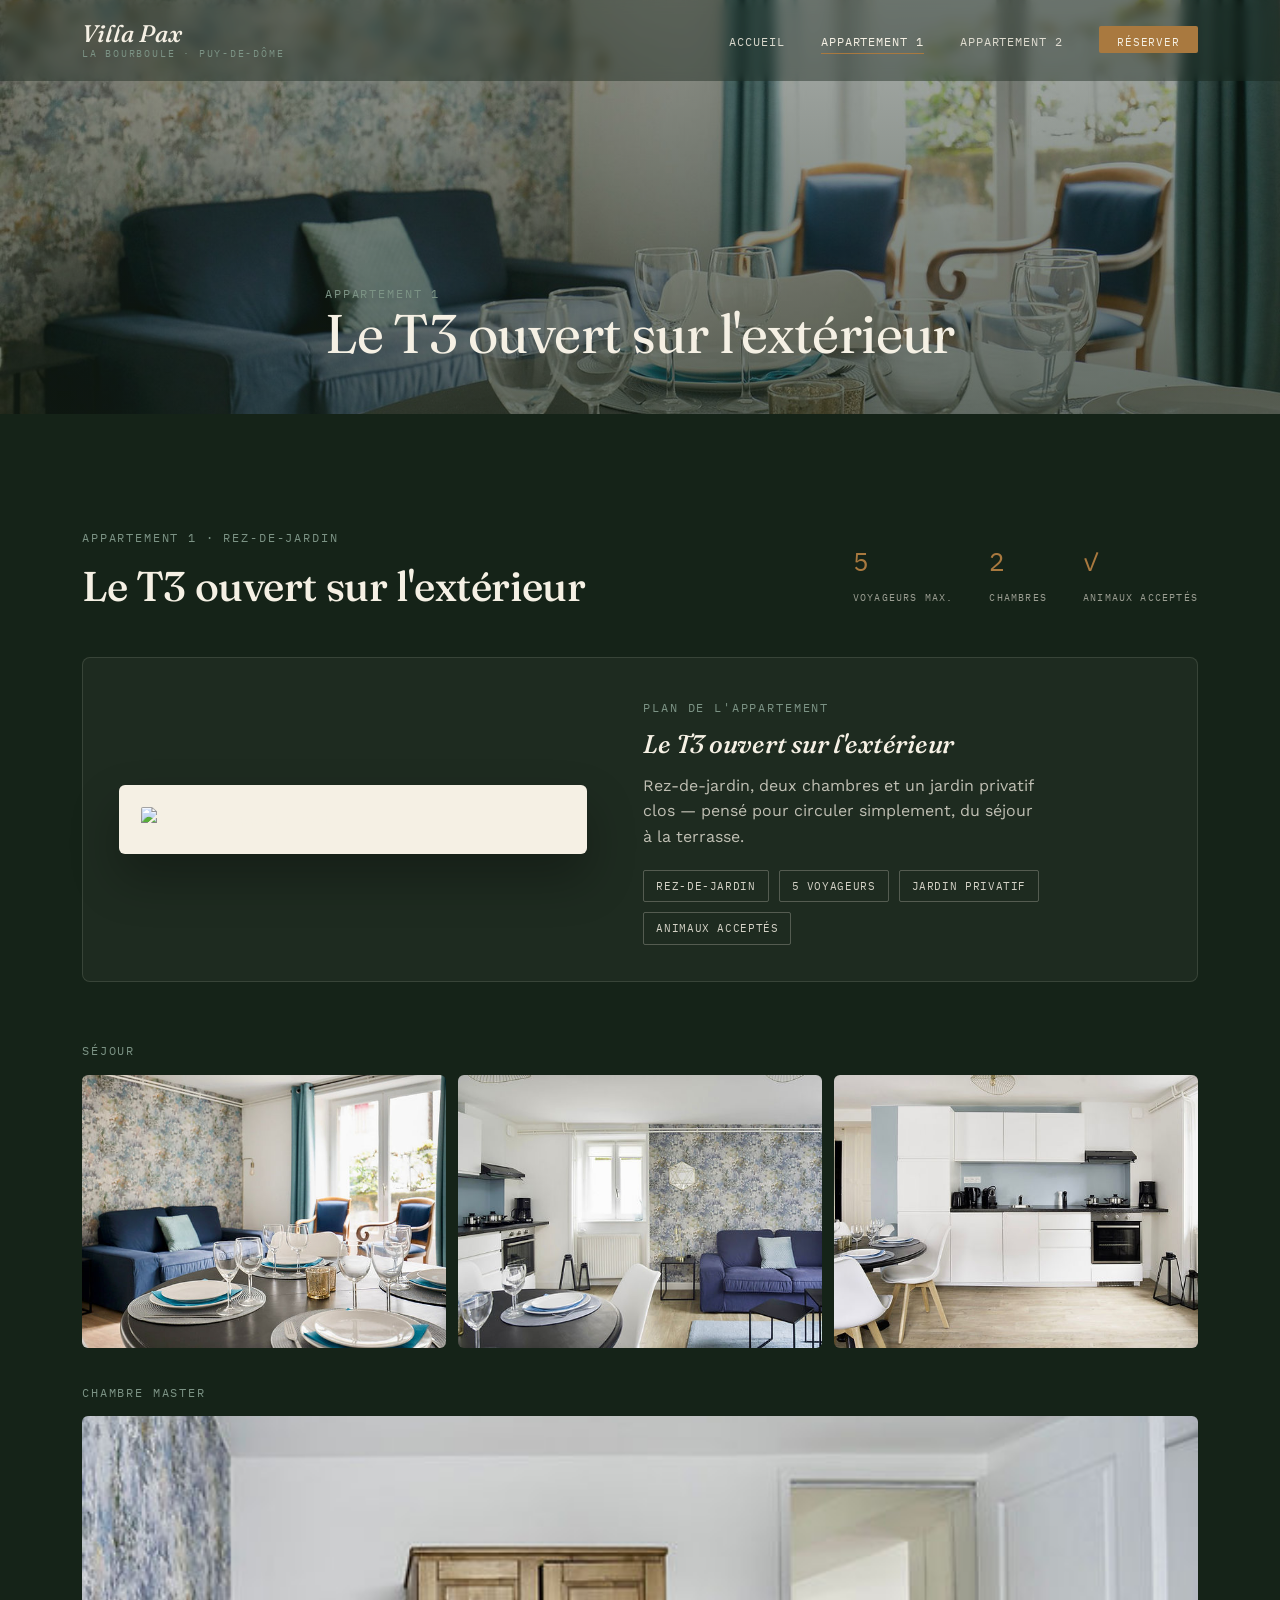
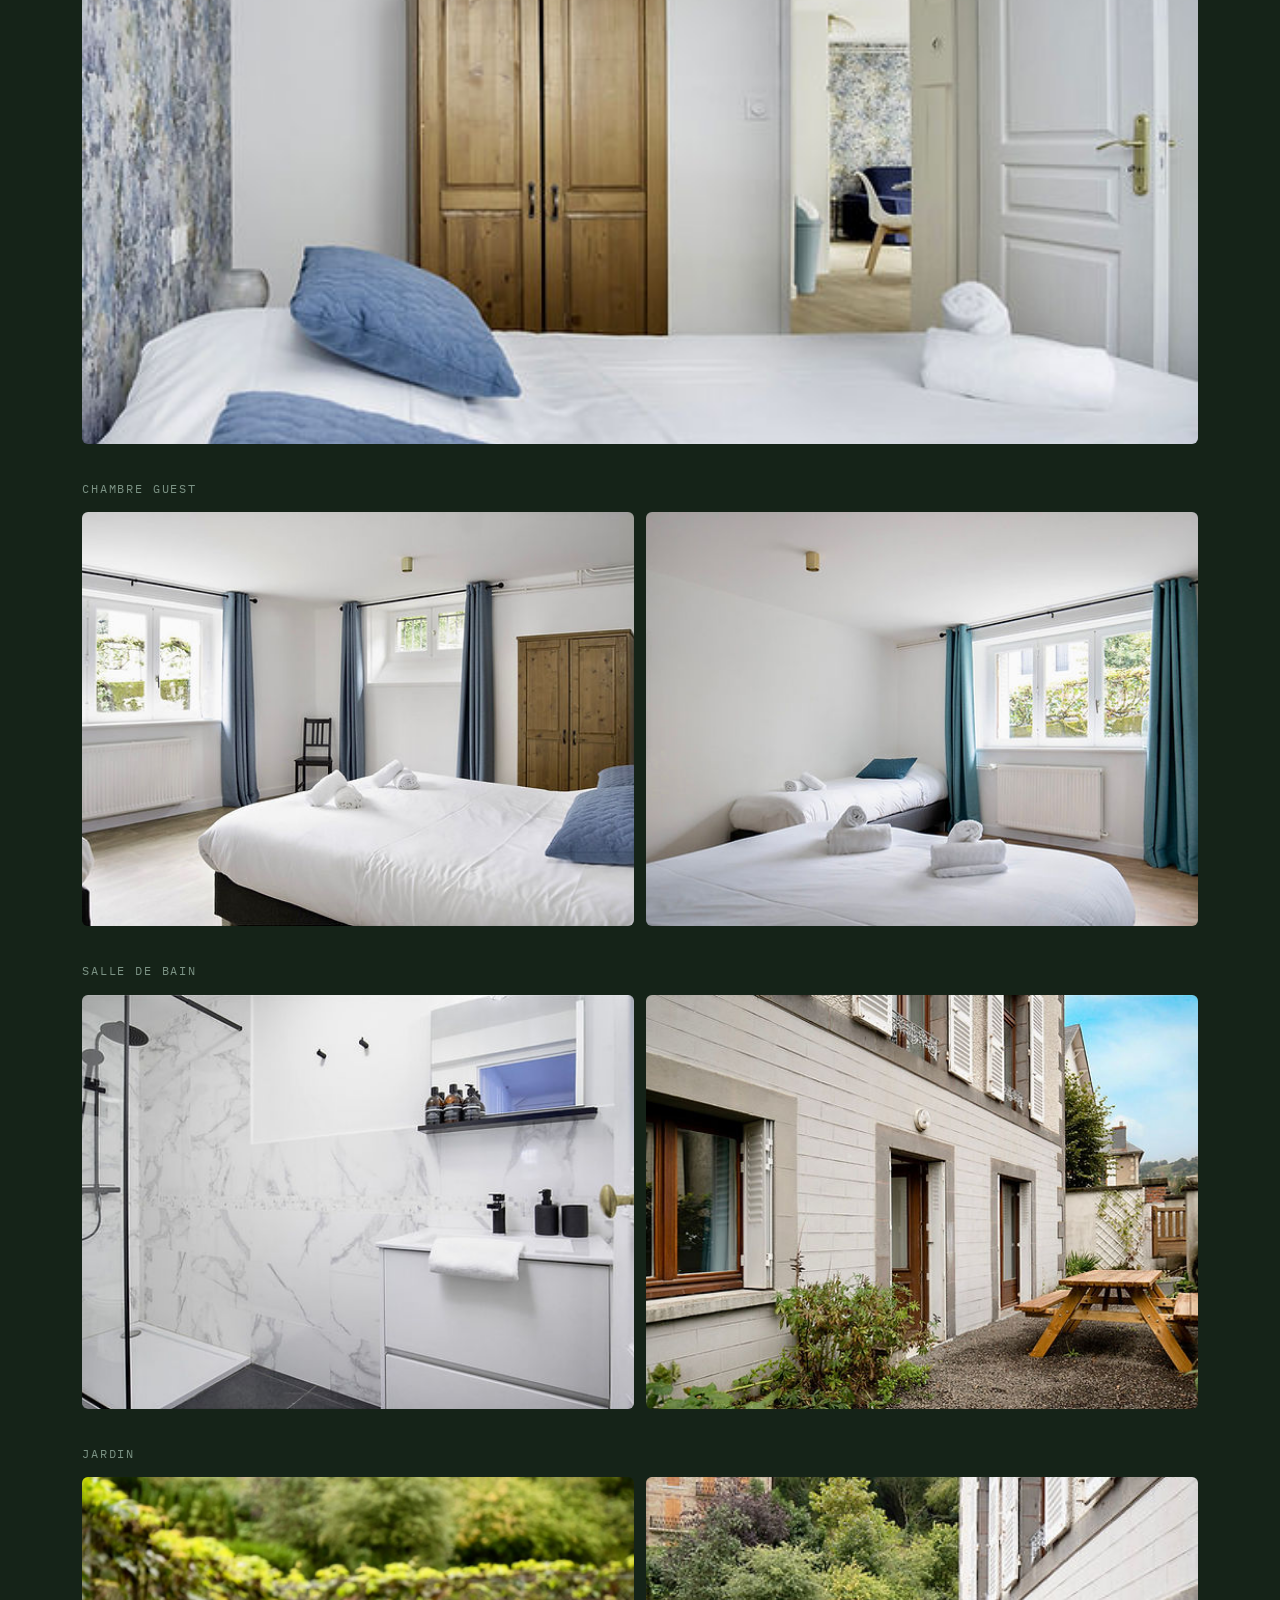
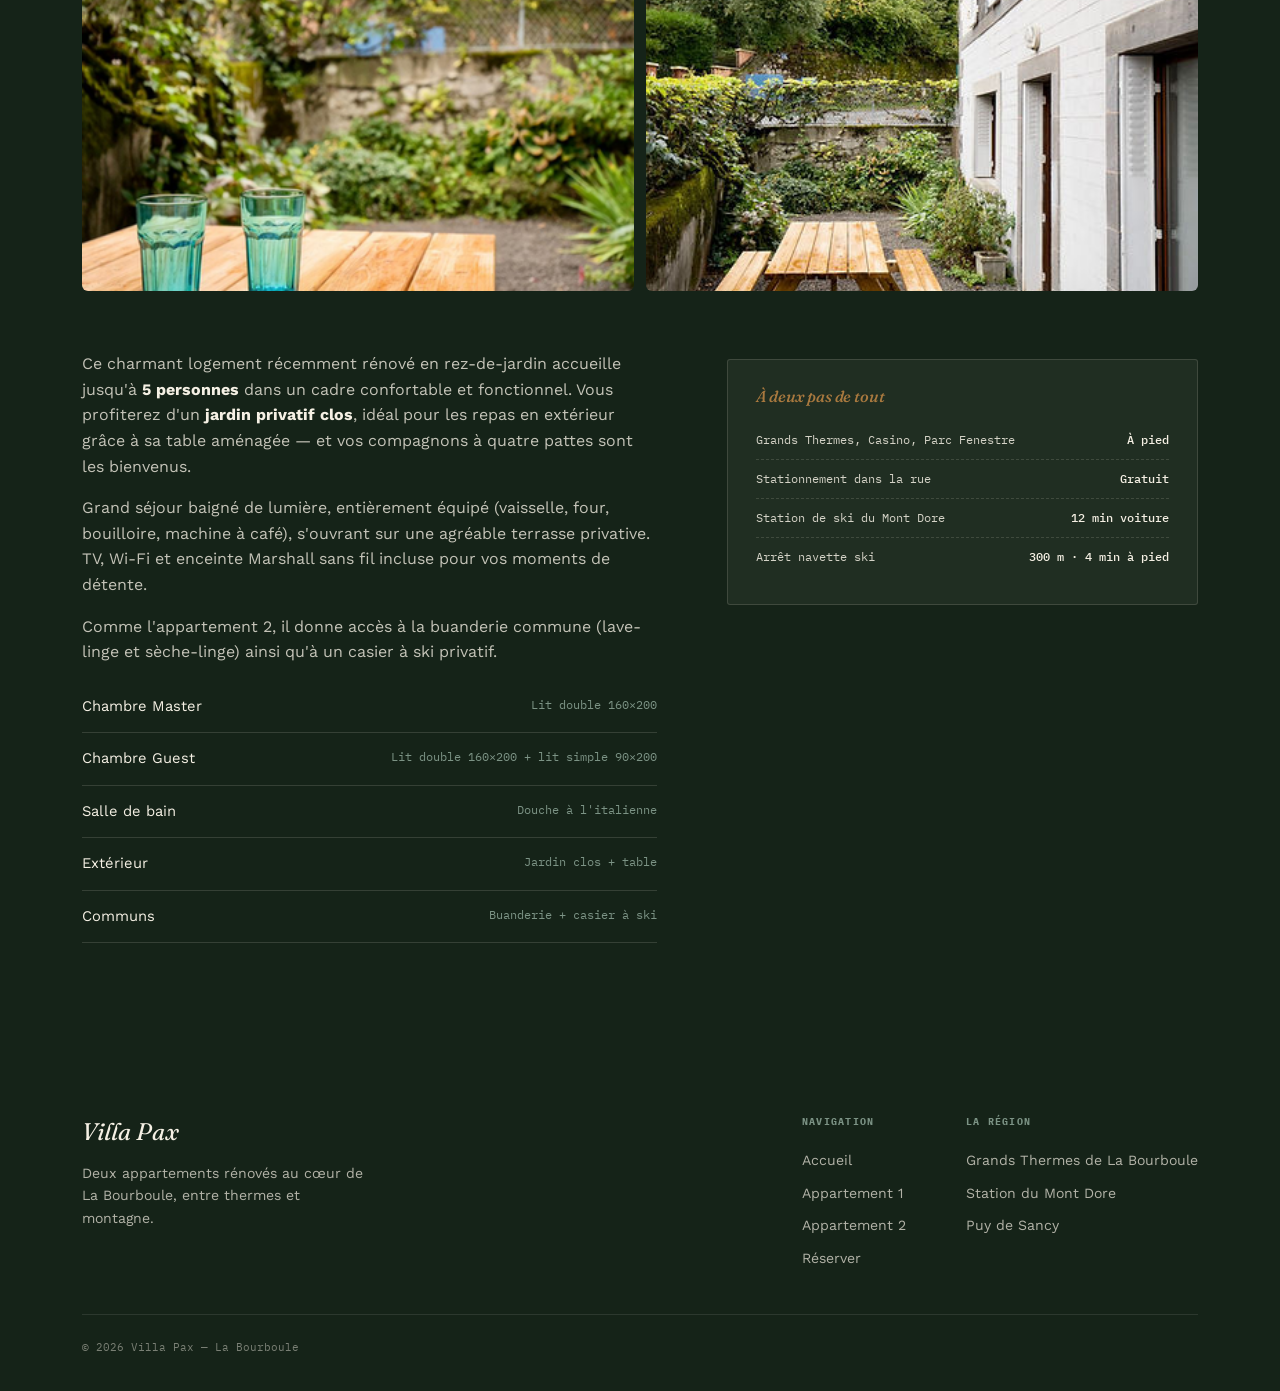
==== commit efea3228: "Add files via upload" ====
--- a/appartement-1.html
+++ b/appartement-1.html
@@ -3,13 +3,13 @@
 <head>
 <meta charset="UTF-8">
 <meta name="viewport" content="width=device-width, initial-scale=1.0">
-<title>Appartement 1 — Le T3 ouvert sur l'extérieur | Villa Pax</title>
+<title>Appartement 1 &mdash; Le T3 ouvert sur l'extérieur | Villa Pax</title>
 <meta name="description" content="Appartement 1, T3 rénové en rez-de-jardin avec jardin privatif, à La Bourboule.">
 <meta name="robots" content="index, follow">
 <meta name="theme-color" content="#22392A">
 <link rel="canonical" href="https://votre-nom-utilisateur.github.io/villa-pax/appartement-1.html">
 <meta property="og:type" content="website">
-<meta property="og:title" content="Appartement 1 — Le T3 ouvert sur l'extérieur | Villa Pax">
+<meta property="og:title" content="Appartement 1 &mdash; Le T3 ouvert sur l'extérieur | Villa Pax">
 <meta property="og:description" content="Appartement 1, T3 rénové en rez-de-jardin avec jardin privatif, à La Bourboule.">
 <meta property="og:locale" content="fr_FR">
 <link rel="icon" href="data:image/svg+xml,%3Csvg xmlns='http://www.w3.org/2000/svg' viewBox='0 0 100 100'%3E%3Crect width='100' height='100' rx='16' fill='%2322392A'/%3E%3Ctext x='50' y='68' font-size='58' text-anchor='middle' fill='%23A9793F' font-family='Georgia,serif'%3EP%3C/text%3E%3C/svg%3E">
@@ -42,7 +42,7 @@
   </div>
 </header>
 
-<div class="page-banner" style="background-image:url('https://static.wixstatic.com/media/16107b_59bd74ece9a24c69b5a73212b632ad7f~mv2.jpeg/v1/fill/w_1600,h_900,al_c,q_85,usm_0.66_1.00_0.01,enc_avif,quality_auto/WhatsApp%20Image%202026-04-08%20at%2009_31_59.jpeg');">
+<div class="page-banner" style="background-image:url('images/apt1-hero.jpeg');">
   <div class="wrap page-banner-inner">
     <span class="eyebrow">Appartement 1</span>
     <h1>Le T3 ouvert sur l'extérieur</h1>
@@ -64,12 +64,12 @@
 
     <div class="plan-block reveal">
       <div class="plan-visual">
-        <img src="https://static.wixstatic.com/media/16107b_28df49c396c34e95aeeecb7f2eb92d26~mv2.png/v1/crop/x_29,y_43,w_983,h_940/fill/w_800,h_760,al_c,q_85,usm_0.66_1.00_0.01,enc_avif,quality_auto/Plan%20d'appartement%20moderne%20avec%20terrasse.png" alt="Plan de l'appartement 1">
+        <img src="images/apt1-plan.png'appartement%20moderne%20avec%20terrasse.png" alt="Plan de l'appartement 1">
       </div>
       <div class="plan-info">
         <span class="eyebrow">Plan de l'appartement</span>
         <h3>Le T3 ouvert sur l'extérieur</h3>
-        <p>Rez-de-jardin, deux chambres et un jardin privatif clos — pensé pour circuler simplement, du séjour à la terrasse.</p>
+        <p>Rez-de-jardin, deux chambres et un jardin privatif clos &mdash; pensé pour circuler simplement, du séjour à la terrasse.</p>
         <div class="plan-tags">
           <span>Rez-de-jardin</span>
           <span>5 voyageurs</span>
@@ -82,46 +82,46 @@
     <div class="room-block reveal">
       <span class="eyebrow room-label">Séjour</span>
       <div class="room-photos cols-3">
-        <figure class="photo"><img src="https://static.wixstatic.com/media/16107b_59bd74ece9a24c69b5a73212b632ad7f~mv2.jpeg/v1/fill/w_587,h_433,al_c,q_80,usm_0.66_1.00_0.01,enc_avif,quality_auto/WhatsApp%20Image%202026-04-08%20at%2009_31_59.jpeg" alt="Séjour appartement 1"><figcaption class="photo-caption">Séjour</figcaption></figure>
-        <figure class="photo"><img src="https://static.wixstatic.com/media/16107b_91931b62ff0e4dfa8e06acf92d0b1607~mv2.jpeg/v1/fill/w_600,h_399,al_c,q_80,usm_0.66_1.00_0.01,enc_avif,quality_auto/16107b_91931b62ff0e4dfa8e06acf92d0b1607~mv2.jpeg" alt="Salon appartement 1"><figcaption class="photo-caption">Séjour — vue 2</figcaption></figure>
-        <figure class="photo"><img src="https://static.wixstatic.com/media/16107b_2269513508214298a5d717fd7e2008b4~mv2.jpeg/v1/fill/w_600,h_400,al_c,q_80,usm_0.66_1.00_0.01,enc_avif,quality_auto/16107b_2269513508214298a5d717fd7e2008b4~mv2.jpeg" alt="Séjour appartement 1"><figcaption class="photo-caption">Séjour — vue 3</figcaption></figure>
+        <figure class="photo"><img src="images/apt1-vignette.jpeg" alt="Séjour appartement 1"><figcaption class="photo-caption">Séjour</figcaption></figure>
+        <figure class="photo"><img src="images/apt1-photo-6.jpeg" alt="Salon appartement 1"><figcaption class="photo-caption">Séjour &mdash; vue 2</figcaption></figure>
+        <figure class="photo"><img src="images/apt1-photo-3.jpeg" alt="Séjour appartement 1"><figcaption class="photo-caption">Séjour &mdash; vue 3</figcaption></figure>
       </div>
     </div>
 
     <div class="room-block reveal">
       <span class="eyebrow room-label">Chambre Master</span>
       <div class="room-photos cols-1">
-        <figure class="photo"><img src="https://static.wixstatic.com/media/16107b_0812b71a084d44689a38c17e890fec77~mv2.jpeg/v1/fill/w_600,h_395,al_c,q_80,usm_0.66_1.00_0.01,enc_avif,quality_auto/16107b_0812b71a084d44689a38c17e890fec77~mv2.jpeg" alt="Chambre Master"><figcaption class="photo-caption">Chambre Master</figcaption></figure>
+        <figure class="photo"><img src="images/apt1-photo-1.jpeg" alt="Chambre Master"><figcaption class="photo-caption">Chambre Master</figcaption></figure>
       </div>
     </div>
 
     <div class="room-block reveal">
       <span class="eyebrow room-label">Chambre Guest</span>
       <div class="room-photos cols-2">
-        <figure class="photo"><img src="https://static.wixstatic.com/media/16107b_0cd7961f1fb0456c8169d44e939a4332~mv2.jpeg/v1/fill/w_600,h_399,al_c,q_80,usm_0.66_1.00_0.01,enc_avif,quality_auto/16107b_0cd7961f1fb0456c8169d44e939a4332~mv2.jpeg" alt="Chambre Guest"><figcaption class="photo-caption">Chambre Guest</figcaption></figure>
-        <figure class="photo"><img src="https://static.wixstatic.com/media/16107b_d65b39be1b9c4f97be2525a00cc85336~mv2.jpeg/v1/fill/w_600,h_399,al_c,q_80,usm_0.66_1.00_0.01,enc_avif,quality_auto/16107b_d65b39be1b9c4f97be2525a00cc85336~mv2.jpeg" alt="Chambre Guest, second lit"><figcaption class="photo-caption">Chambre Guest — vue 2</figcaption></figure>
+        <figure class="photo"><img src="images/apt1-photo-2.jpeg" alt="Chambre Guest"><figcaption class="photo-caption">Chambre Guest</figcaption></figure>
+        <figure class="photo"><img src="images/apt1-photo-9.jpeg" alt="Chambre Guest, second lit"><figcaption class="photo-caption">Chambre Guest &mdash; vue 2</figcaption></figure>
       </div>
     </div>
 
     <div class="room-block reveal">
       <span class="eyebrow room-label">Salle de bain</span>
       <div class="room-photos cols-2">
-        <figure class="photo"><img src="https://static.wixstatic.com/media/16107b_cc172091fd04450abfdce153ffbede84~mv2.jpeg/v1/fill/w_600,h_399,al_c,q_80,usm_0.66_1.00_0.01,enc_avif,quality_auto/16107b_cc172091fd04450abfdce153ffbede84~mv2.jpeg" alt="Salle de bain"><figcaption class="photo-caption">Salle de bain</figcaption></figure>
-        <figure class="photo"><img src="https://static.wixstatic.com/media/16107b_54dd19349fc0422f96681b1960688367~mv2.jpeg/v1/fill/w_600,h_399,al_c,q_80,usm_0.66_1.00_0.01,enc_avif,quality_auto/16107b_54dd19349fc0422f96681b1960688367~mv2.jpeg" alt="Salle de bain, douche à l'italienne"><figcaption class="photo-caption">Douche à l'italienne</figcaption></figure>
+        <figure class="photo"><img src="images/apt1-photo-8.jpeg" alt="Salle de bain"><figcaption class="photo-caption">Salle de bain</figcaption></figure>
+        <figure class="photo"><img src="images/apt1-photo-4.jpeg" alt="Salle de bain, douche à l'italienne"><figcaption class="photo-caption">Douche à l'italienne</figcaption></figure>
       </div>
     </div>
 
     <div class="room-block reveal">
       <span class="eyebrow room-label">Jardin</span>
       <div class="room-photos cols-2">
-        <figure class="photo"><img src="https://static.wixstatic.com/media/16107b_85fcf323609a41cfae31a3eca8dec60d~mv2.png/v1/fill/w_400,h_600,al_c,lg_1,q_85,enc_avif,quality_auto/16107b_85fcf323609a41cfae31a3eca8dec60d~mv2.png" alt="Jardin privatif"><figcaption class="photo-caption">Jardin privatif</figcaption></figure>
-        <figure class="photo"><img src="https://static.wixstatic.com/media/16107b_cb262b2c2b334ab785c20f850cf610d4~mv2.jpeg/v1/fill/w_399,h_600,al_c,q_80,usm_0.66_1.00_0.01,enc_avif,quality_auto/16107b_cb262b2c2b334ab785c20f850cf610d4~mv2.jpeg" alt="Jardin privatif clos"><figcaption class="photo-caption">Jardin — vue 2</figcaption></figure>
+        <figure class="photo"><img src="images/apt1-photo-5.png" alt="Jardin privatif"><figcaption class="photo-caption">Jardin privatif</figcaption></figure>
+        <figure class="photo"><img src="images/apt1-photo-7.jpeg" alt="Jardin privatif clos"><figcaption class="photo-caption">Jardin &mdash; vue 2</figcaption></figure>
       </div>
     </div>
 
     <div class="apt-body">
       <div class="reveal">
-        <p>Ce charmant logement récemment rénové en rez-de-jardin accueille jusqu'à <strong>5 personnes</strong> dans un cadre confortable et fonctionnel. Vous profiterez d'un <strong>jardin privatif clos</strong>, idéal pour les repas en extérieur grâce à sa table aménagée — et vos compagnons à quatre pattes sont les bienvenus.</p>
+        <p>Ce charmant logement récemment rénové en rez-de-jardin accueille jusqu'à <strong>5 personnes</strong> dans un cadre confortable et fonctionnel. Vous profiterez d'un <strong>jardin privatif clos</strong>, idéal pour les repas en extérieur grâce à sa table aménagée &mdash; et vos compagnons à quatre pattes sont les bienvenus.</p>
         <p>Grand séjour baigné de lumière, entièrement équipé (vaisselle, four, bouilloire, machine à café), s'ouvrant sur une agréable terrasse privative. TV, Wi-Fi et enceinte Marshall sans fil incluse pour vos moments de détente.</p>
         <p>Comme l'appartement 2, il donne accès à la buanderie commune (lave-linge et sèche-linge) ainsi qu'à un casier à ski privatif.</p>
         <ul class="room-list">
--- a/style.css
+++ b/style.css
@@ -100,11 +100,15 @@
   }
 
   @media (max-width:860px){
+    header, header.scrolled{
+      backdrop-filter:none; -webkit-backdrop-filter:none;
+    }
     nav.main-nav ul{
       position:fixed; inset:0 0 0 auto; width:78vw; max-width:320px;
       background:var(--forest-deep); flex-direction:column; gap:0;
       padding:100px 32px 32px; transform:translateX(100%);
       transition:transform 0.45s cubic-bezier(.7,0,.2,1);
+      z-index:150; box-shadow:-8px 0 24px rgba(0,0,0,0.35);
     }
     .nav-toggle-input:checked ~ .main-nav ul{transform:translateX(0);}
     nav.main-nav a{color:var(--cream); opacity:1; padding:16px 0; border-bottom:1px solid rgba(245,240,228,0.1); width:100%;}
@@ -161,6 +165,30 @@
   .btn-primary:hover{background:#8f6431; transform:translateY(-1px);}
   .btn-ghost{border:1px solid rgba(245,240,228,0.4); color:var(--cream);}
   .btn-ghost:hover{border-color:var(--cream); background:rgba(245,240,228,0.08);}
+
+  @media (max-width:640px){
+    .hero{min-height:auto; display:block; overflow:visible;}
+    .hero-bg{
+      position:relative; inset:auto; height:44vh; min-height:260px;
+      z-index:auto; overflow:hidden;
+    }
+    .hero-overlay{
+      background:linear-gradient(180deg, rgba(21,35,24,0.05) 0%, rgba(21,35,24,0.6) 100%);
+    }
+    .hero-inner{
+      position:relative; z-index:auto; margin-top:0;
+      background:var(--forest-deep);
+      padding:34px 0 46px; text-align:center;
+    }
+    .hero-eyebrow{margin-bottom:16px; font-size:0.64rem;}
+    .hero h1{
+      font-size:clamp(1.9rem, 8.5vw, 2.6rem); max-width:100%; margin:0 auto;
+    }
+    .hero p.lede{font-size:0.95rem; max-width:34ch; margin:18px auto 0;}
+    .hero-cta{justify-content:center; margin-top:30px;}
+    .btn{font-size:0.7rem; padding:14px 20px;}
+    .hero-scroll{display:none;}
+  }
 
   .hero-scroll{
     position:absolute; right:32px; bottom:36px; z-index:2;
@@ -251,7 +279,11 @@
   .thermes-track{display:flex; flex-direction:column; gap:16px;}
   .thermes-modern{
     position:relative; flex:0 0 auto; min-height:440px; display:flex; align-items:flex-end;
-    background-size:cover; background-position:center; border-radius:8px; overflow:hidden;
+    border-radius:8px; overflow:hidden;
+  }
+  .thermes-bgimg{
+    position:absolute; inset:0; z-index:0;
+    background-size:cover; background-position:center;
   }
   .thermes-carousel.js-active{border-radius:8px; overflow:hidden; min-height:440px;}
   .thermes-carousel.js-active .thermes-track{
@@ -260,11 +292,11 @@
   }
   .thermes-carousel.js-active .thermes-modern{flex:0 0 100%; min-height:440px; border-radius:0;}
   .thermes-modern::before{
-    content:''; position:absolute; inset:0;
+    content:''; position:absolute; inset:0; z-index:1;
     background:linear-gradient(0deg, rgba(21,35,24,0.92) 0%, rgba(21,35,24,0.45) 48%, rgba(21,35,24,0.05) 75%);
   }
-  .thermes-dome{position:absolute; top:28px; right:28px; width:86px; height:86px; opacity:0.55; z-index:1;}
-  .thermes-content{position:relative; z-index:1; padding:44px; max-width:560px;}
+  .thermes-dome{position:absolute; top:28px; right:28px; width:86px; height:86px; opacity:0.55; z-index:2;}
+  .thermes-content{position:relative; z-index:2; padding:44px; max-width:560px;}
   .thermes-content .eyebrow{color:var(--sage);}
   .thermes-content h3{
     font-size:clamp(1.7rem,3vw,2.3rem); color:var(--cream); font-weight:400; margin:14px 0 16px;
@@ -301,11 +333,36 @@
     .thermes-arrow.next{right:12px;}
   }
   @media (max-width:640px){
-    .thermes-carousel.js-active{min-height:360px;}
-    .thermes-modern{min-height:360px;}
-    .thermes-content{padding:28px;}
-    .thermes-dome{width:56px; height:56px; top:18px; right:18px;}
-    .thermes-dots{right:28px; bottom:16px;}
+    .thermes-carousel.js-active{min-height:auto;}
+    .thermes-modern, .thermes-carousel.js-active .thermes-modern{
+      display:block; flex:none; min-height:auto; position:relative; overflow:visible;
+    }
+    .thermes-bgimg{
+      position:relative; inset:auto; height:38vh; min-height:220px; z-index:auto; overflow:hidden;
+    }
+    .thermes-modern::before{
+      position:absolute; inset:0 0 auto 0; height:38vh;
+      background:linear-gradient(180deg, rgba(21,35,24,0.05) 0%, rgba(21,35,24,0.5) 100%);
+    }
+    .thermes-dome{display:none;}
+    .thermes-content{
+      position:relative; z-index:auto; margin-top:0; max-width:100%;
+      background:var(--forest-deep); padding:24px 20px 30px;
+    }
+    .thermes-content h3{font-size:1.5rem;}
+    .thermes-carousel.js-active .thermes-arrow{top:19vh;}
+    .thermes-carousel.js-active .thermes-dots{top:calc(38vh - 26px); bottom:auto; right:20px;}
+
+    /* Mécanisme simplifié : une seule diapositive visible à la fois, sans glissement horizontal */
+    .thermes-carousel.js-active .thermes-track{
+      transform:none !important; display:block; position:relative; height:auto;
+    }
+    .thermes-carousel.js-active .thermes-modern{
+      display:none; width:100%;
+    }
+    .thermes-carousel.js-active .thermes-modern.active{
+      display:block;
+    }
   }
 
   /* ---------- FLOOR PLAN ---------- */
@@ -427,7 +484,11 @@
   textarea{resize:vertical; min-height:90px;}
   .field{display:flex; flex-direction:column;}
   form button{align-self:flex-start; margin-top:8px; border:none; cursor:pointer;}
-  .form-note{font-family:var(--font-mono); font-size:0.68rem; color:#7a6f5f; margin-top:6px;}
+  .form-note{
+    display:block; font-family:var(--font-body); font-size:0.92rem; font-weight:500;
+    color:var(--forest); margin-top:14px; line-height:1.5;
+  }
+  .form-note:empty{margin-top:6px;}
 
   /* ---------- FOOTER ---------- */
   footer{background:var(--forest-deep); color:rgba(245,240,228,0.7); padding:60px 0 34px;}
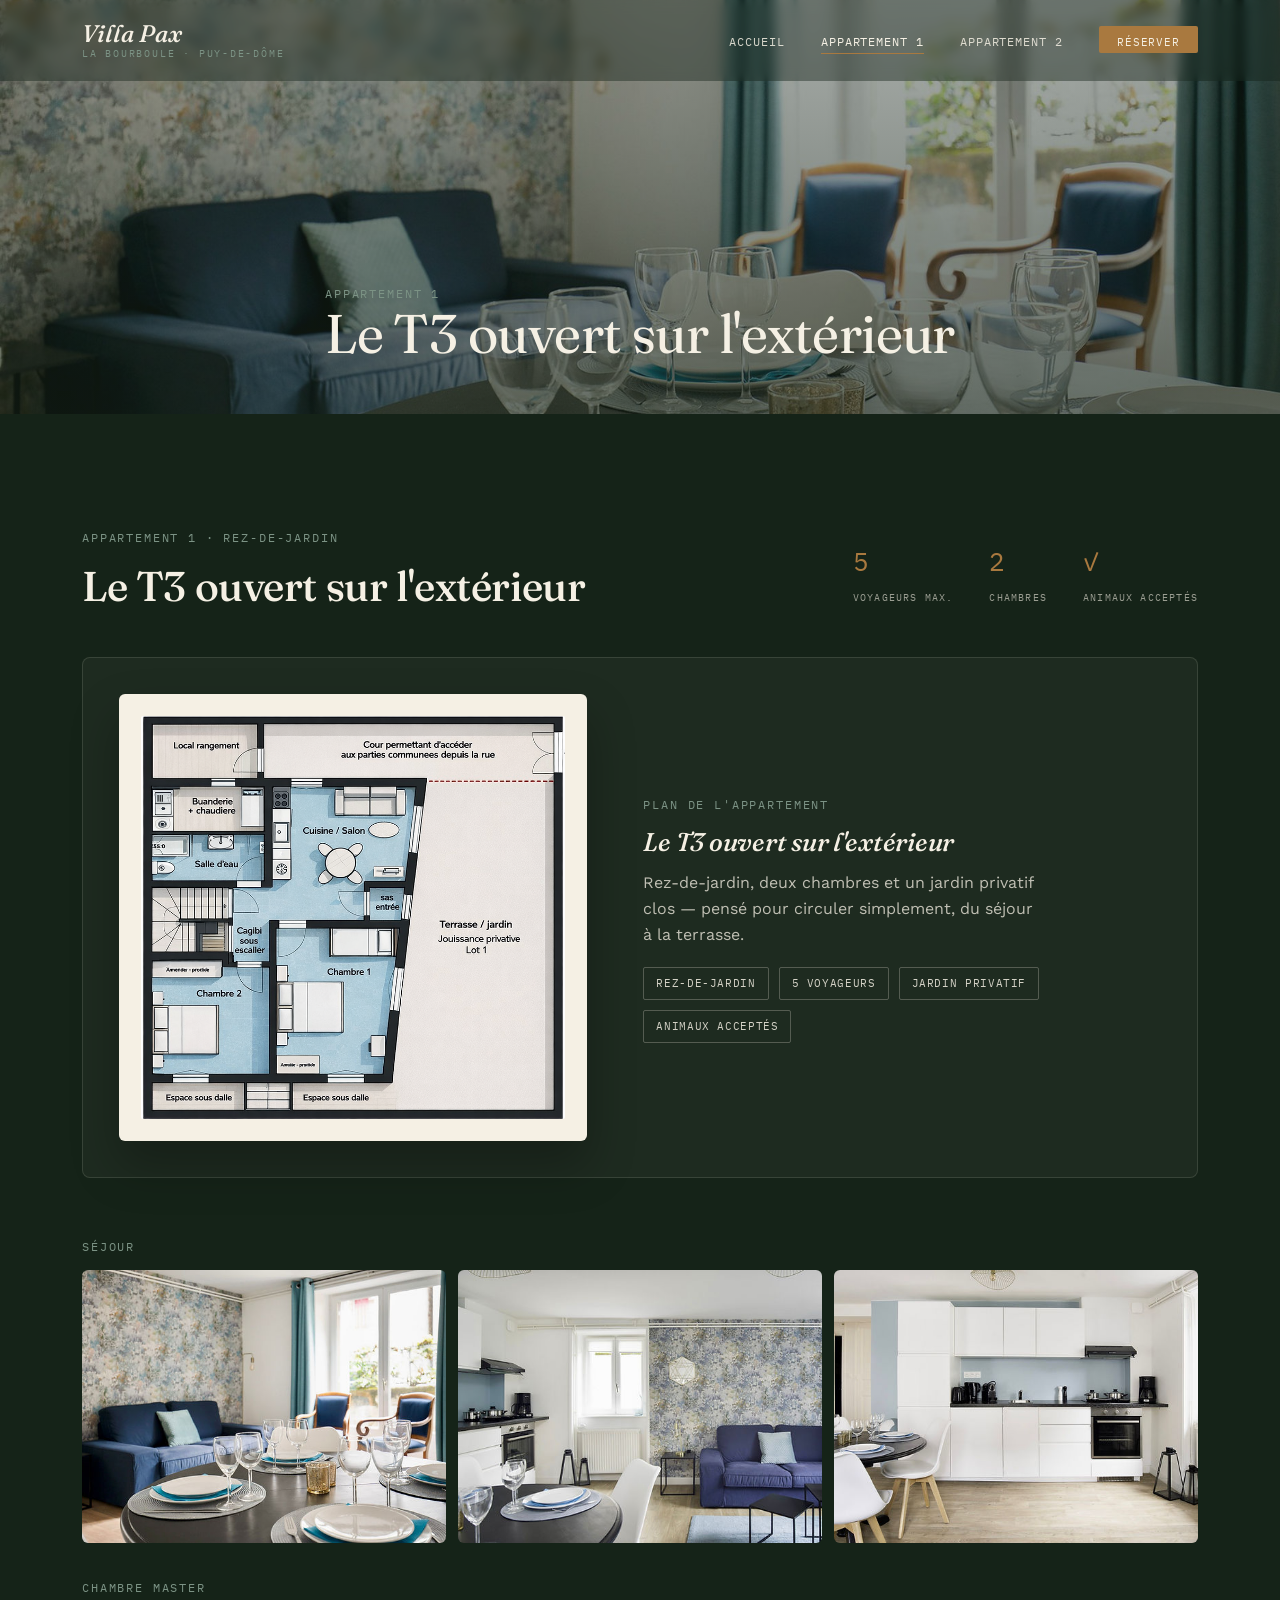
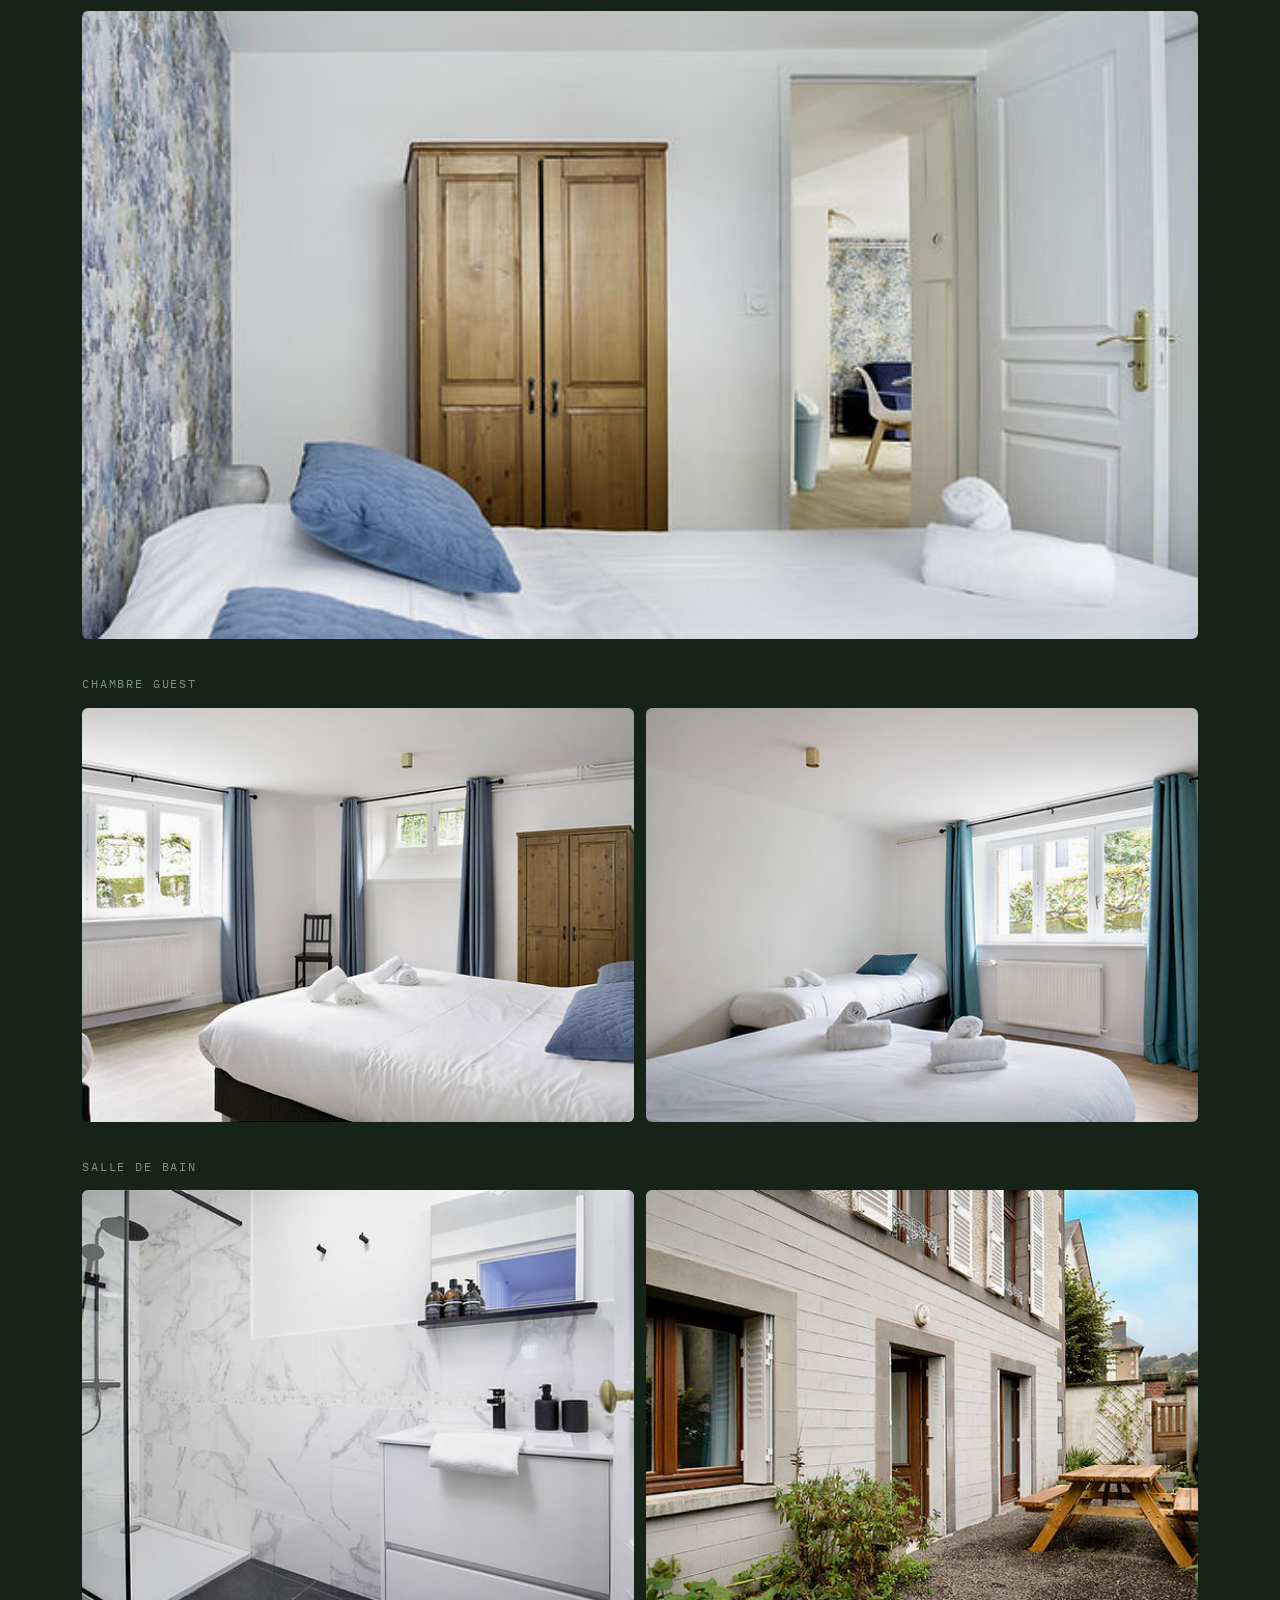
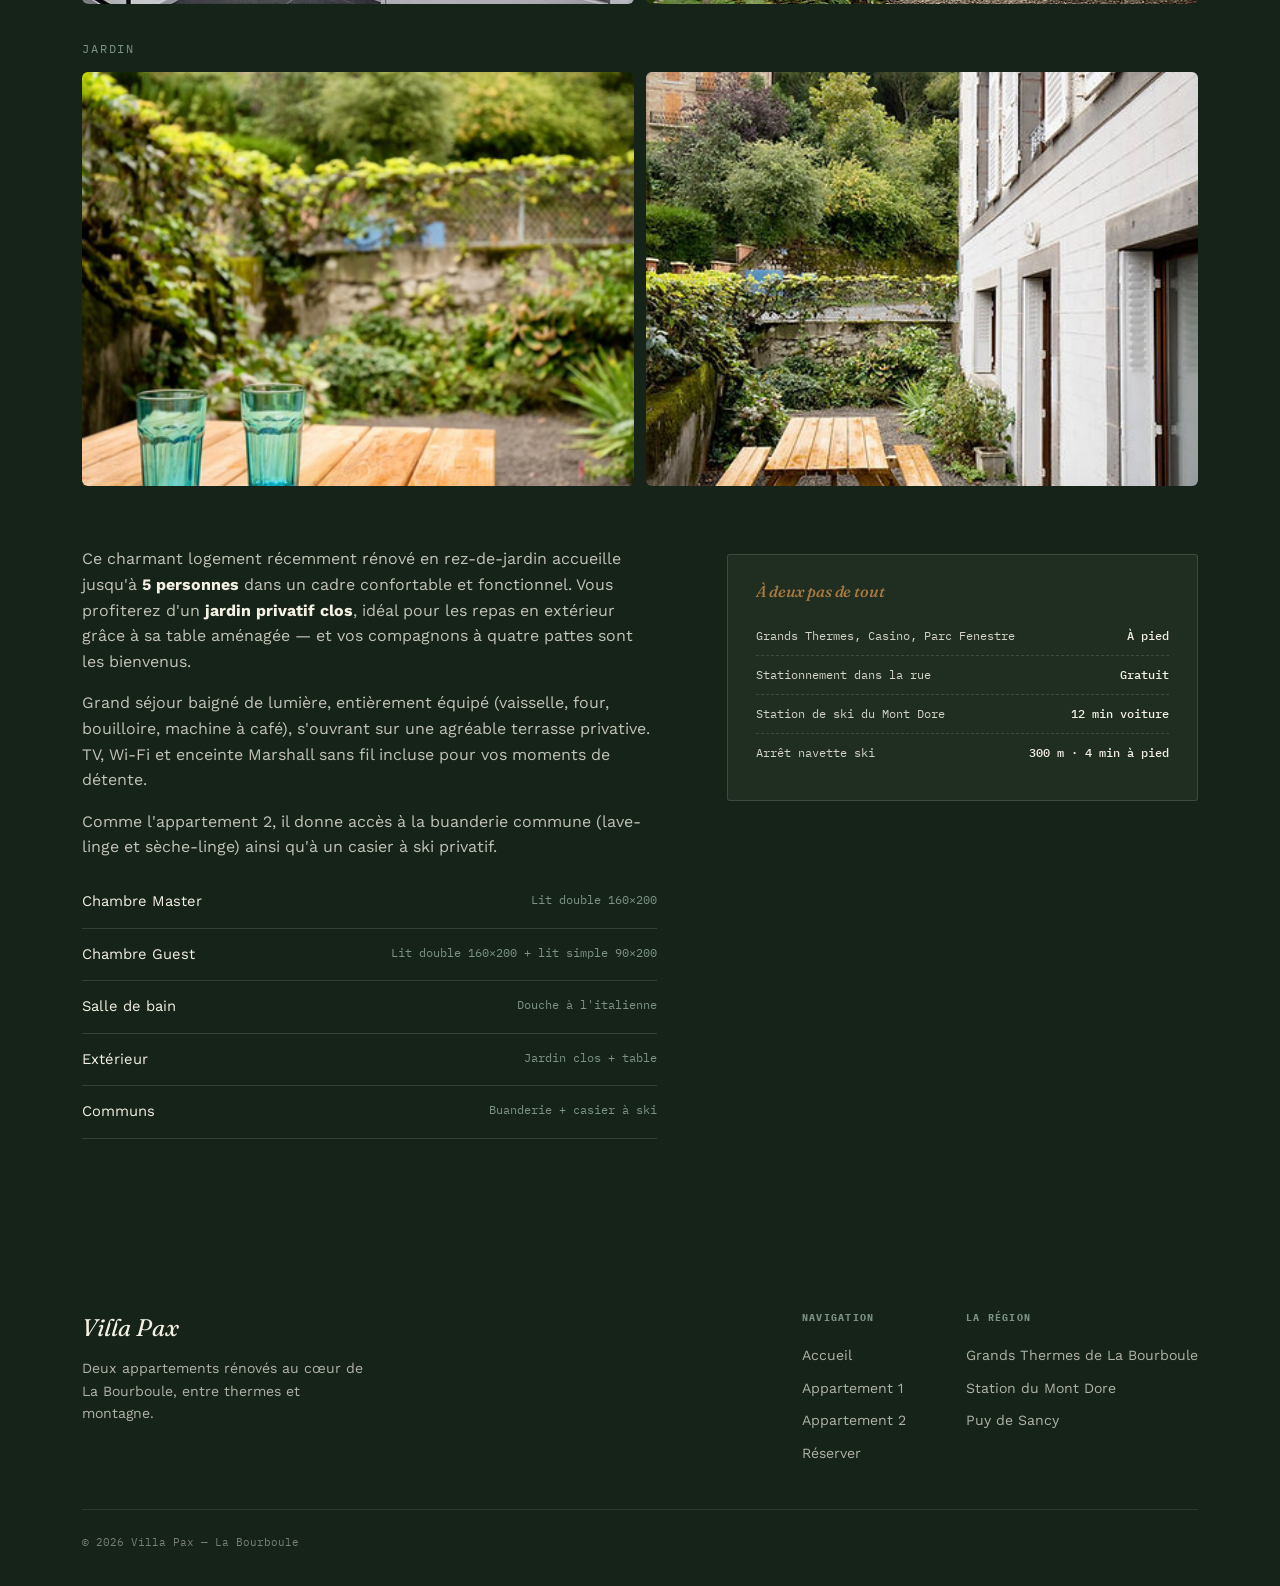
==== commit cb155a49: "Add files via upload" ====
--- a/appartement-1.html
+++ b/appartement-1.html
@@ -64,7 +64,7 @@
 
     <div class="plan-block reveal">
       <div class="plan-visual">
-        <img src="images/apt1-plan.png'appartement%20moderne%20avec%20terrasse.png" alt="Plan de l'appartement 1">
+        <img src="images/apt1-plan.png" alt="Plan de l'appartement 1">
       </div>
       <div class="plan-info">
         <span class="eyebrow">Plan de l'appartement</span>
